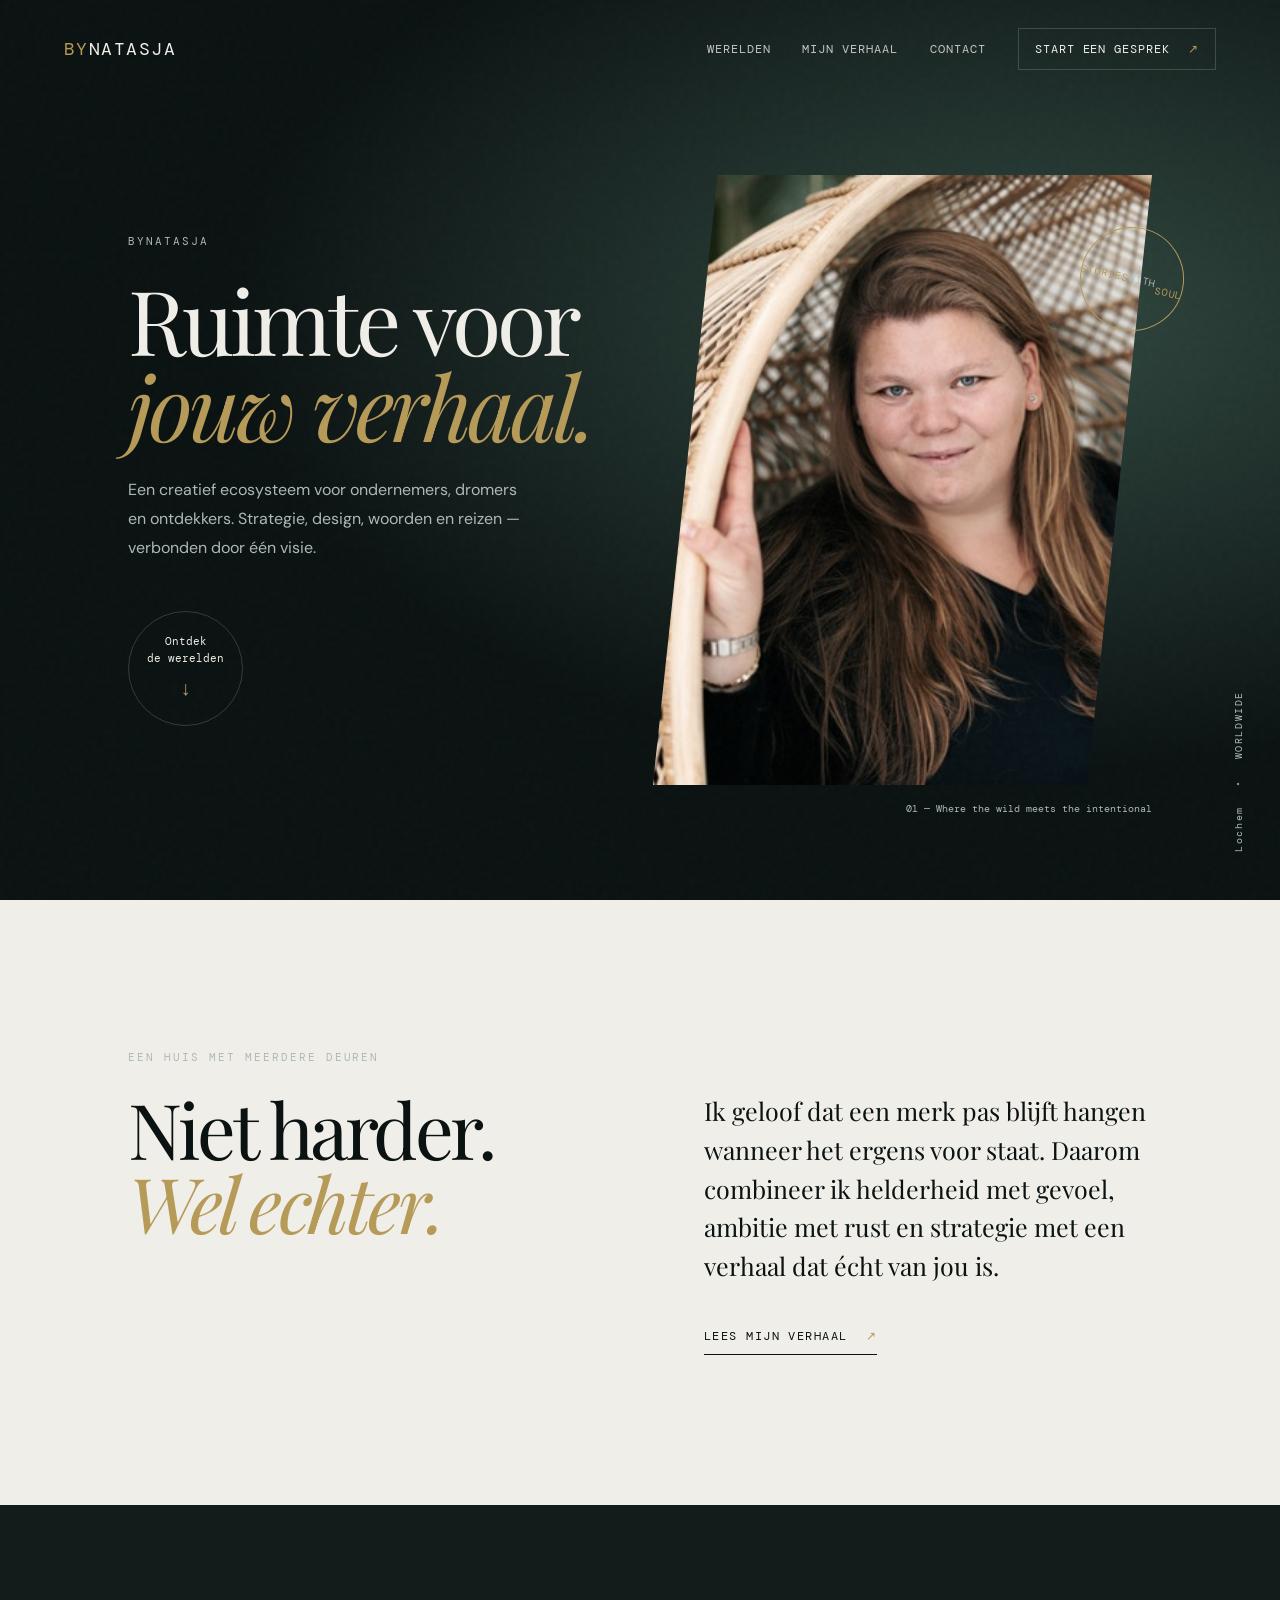
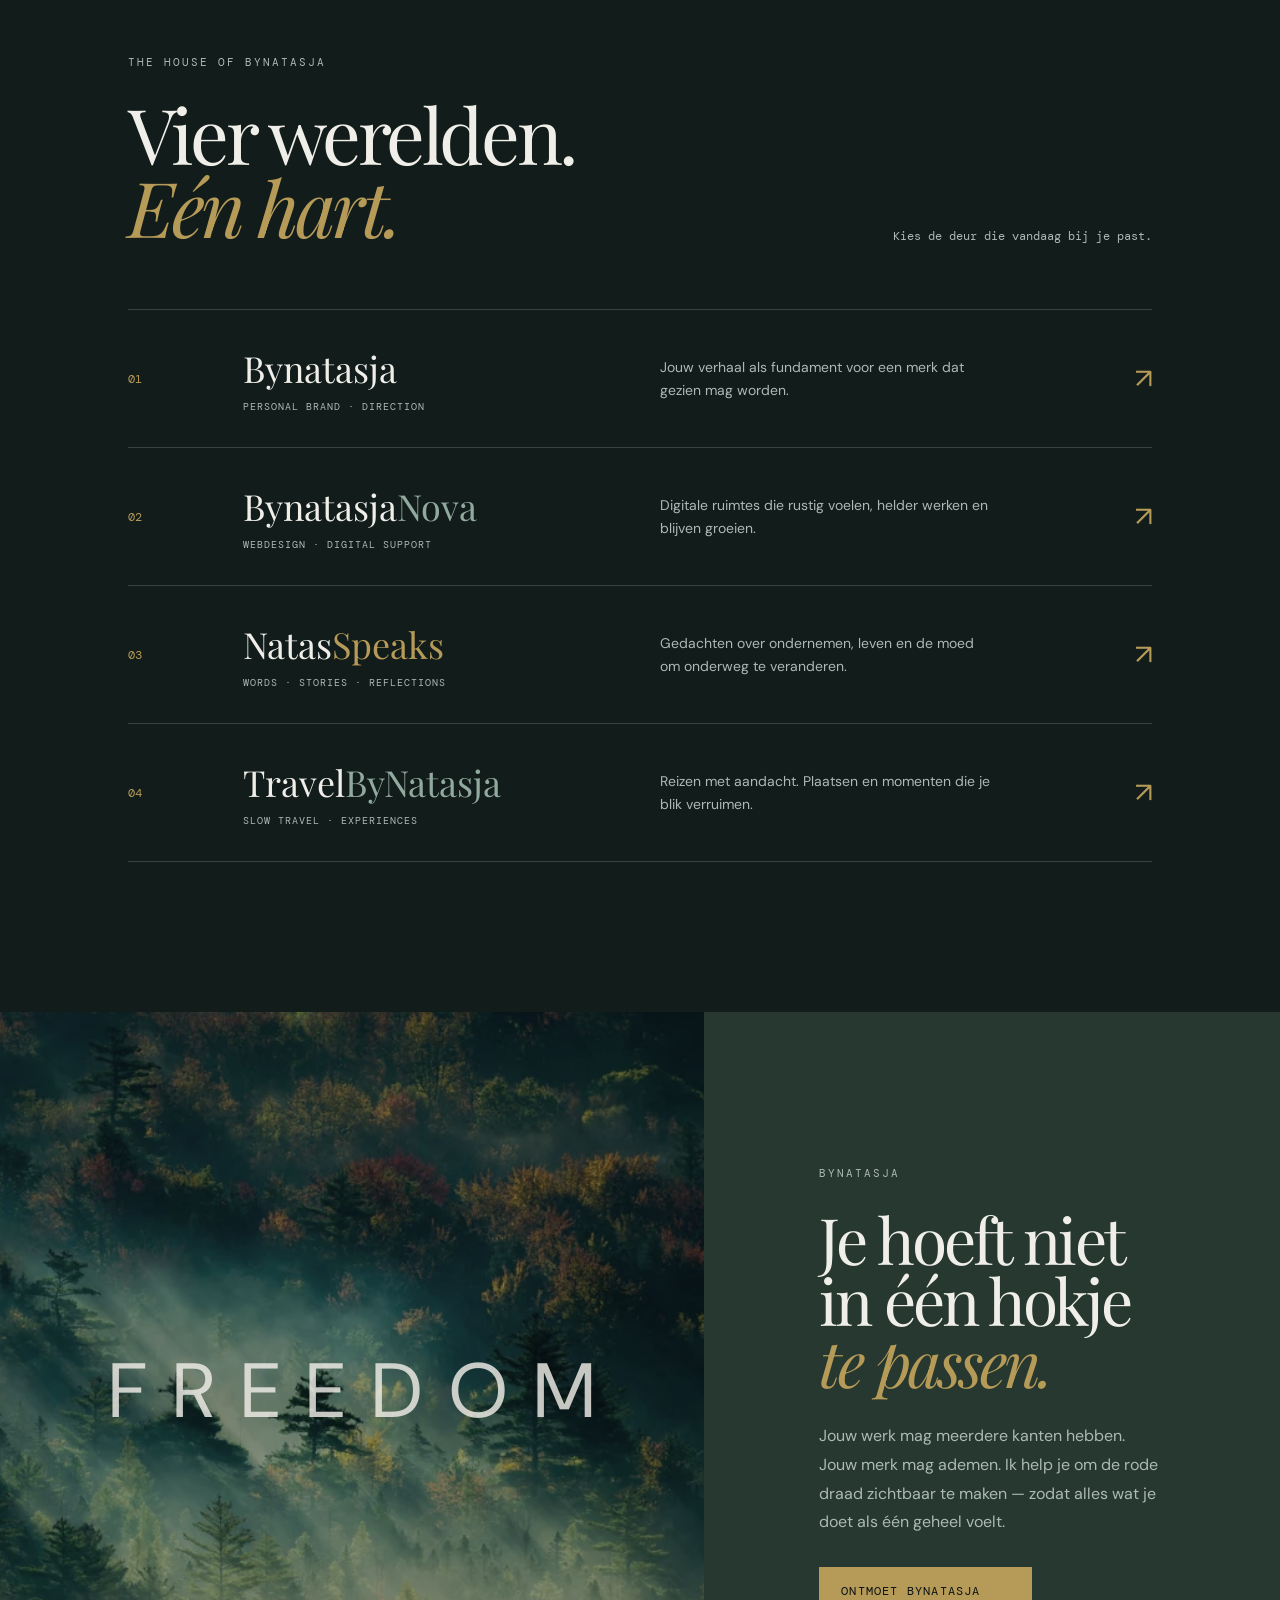
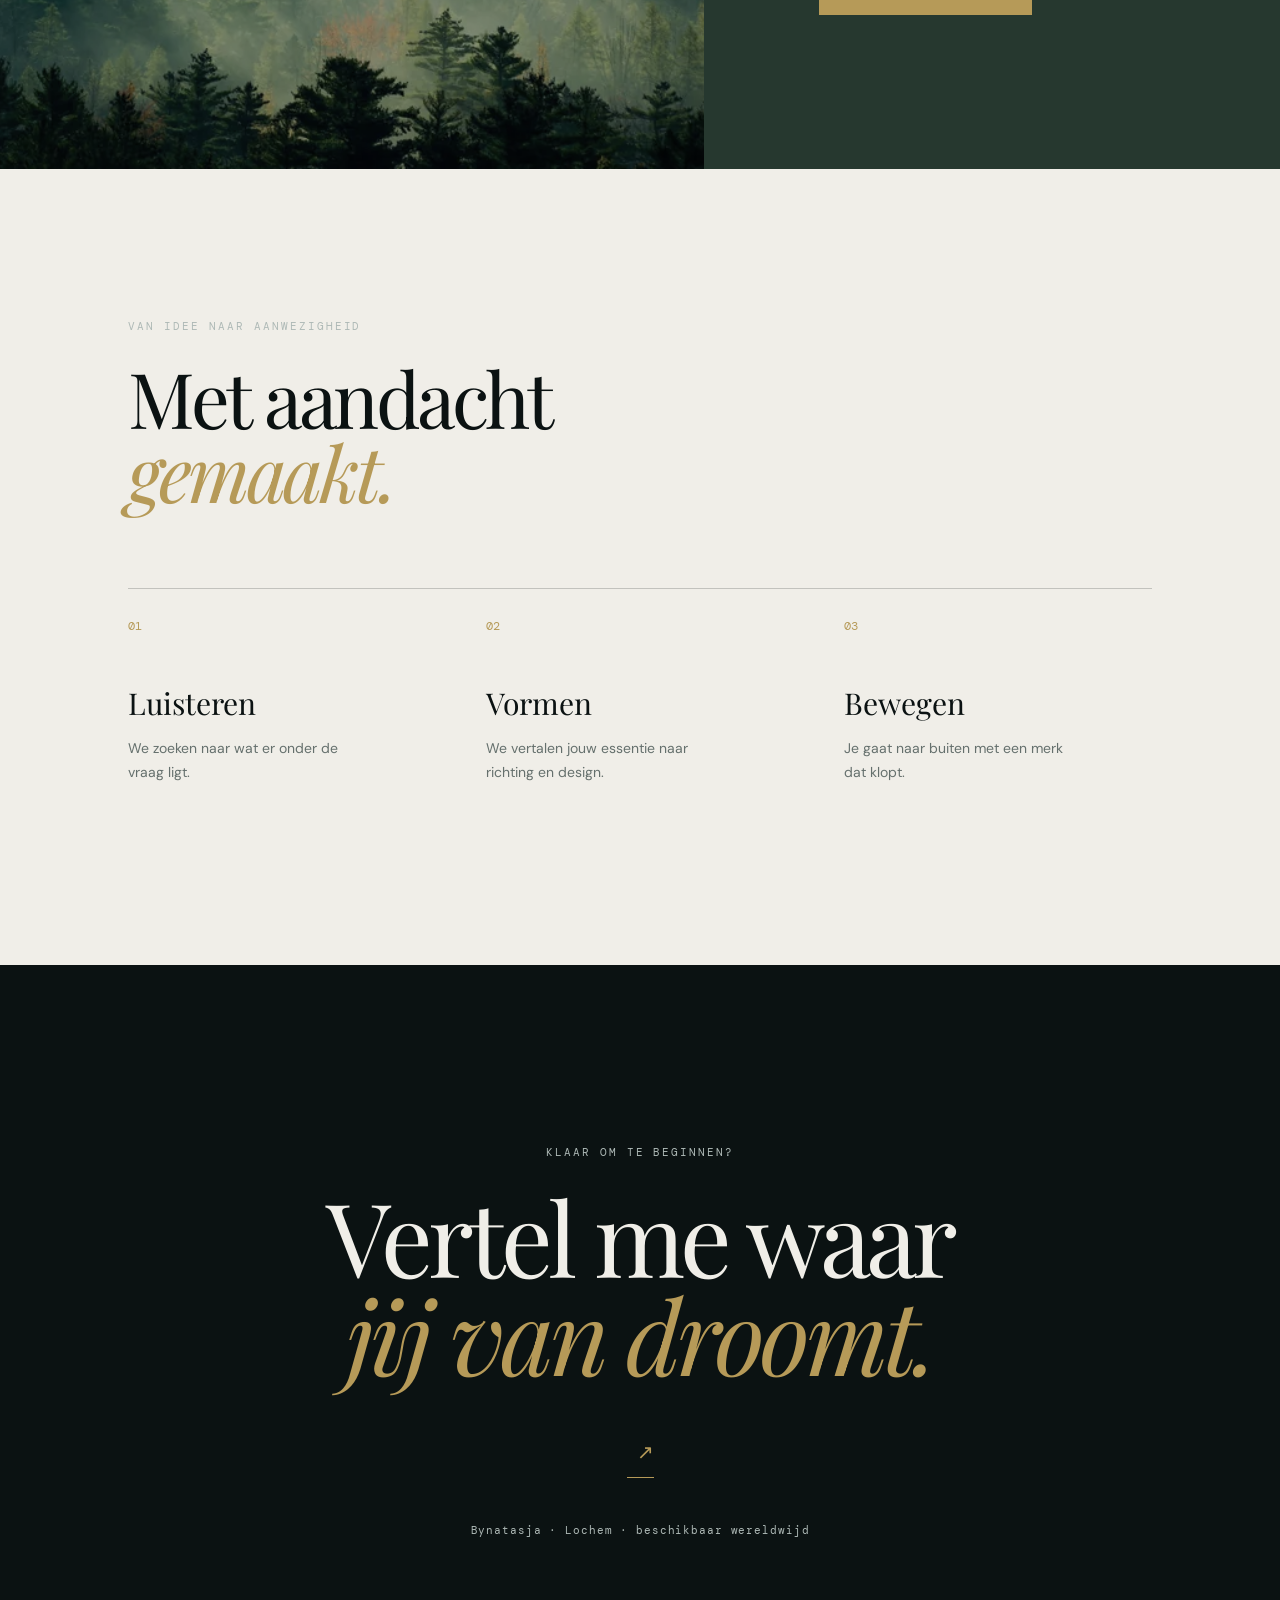
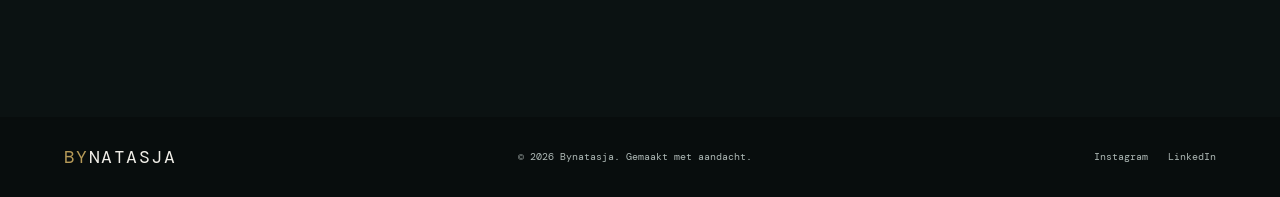
==== index.html @ eed21a96 "Add files via upload nieuw 1" ====
<!doctype html>
<html lang="nl">
<head>
  <meta charset="UTF-8">
  <meta name="viewport" content="width=device-width, initial-scale=1.0">
  <meta name="description" content="Bynatasja — een digitaal ecosysteem voor verhalen, strategie, creativiteit en reizen.">
  <title>Bynatasja — Eén wereld. Vier verhalen.</title>
  <link rel="preconnect" href="https://fonts.googleapis.com">
  <link rel="preconnect" href="https://fonts.gstatic.com" crossorigin>
  <link href="https://fonts.googleapis.com/css2?family=DM+Mono:wght@300;400&family=DM+Sans:wght@400;500;600&family=Playfair+Display:ital,wght@0,400;0,500;1,400;1,500&display=swap" rel="stylesheet">
  <link rel="stylesheet" href="style.css">
</head>
<body>
  <div class="noise"></div>
  <div class="progress" id="progress"></div>

  <header class="header" id="header">
    <a class="logo" href="#top" aria-label="Bynatasja home"><span>BY</span>NATASJA</a>
    <button class="menu-toggle" id="menuToggle" aria-label="Menu openen" aria-expanded="false"><i></i><i></i></button>
    <nav class="nav" id="nav">
      <a href="#werelden">Werelden</a>
      <a href="Aboutmy.HTML">Mijn verhaal</a>
      <a href="#contact">Contact</a>
      <a class="nav-cta" href="#contact">Start een gesprek <span>↗</span></a>
    </nav>
  </header>

  <main id="top">
    <section class="hero">
      <div class="hero-copy">
        <p class="eyebrow">Bynatasja </p>
        <h1>Ruimte voor<br><em>jouw verhaal.</em></h1>
        <p class="intro">Een creatief ecosysteem voor ondernemers, dromers en ontdekkers. Strategie, design, woorden en reizen — verbonden door één visie.</p>
        <a class="circle-link" href="#werelden"><span>Ontdek<br>de werelden</span><b>↓</b></a>
      </div>
      <div class="hero-visual">
        <div class="hero-image"><img src="natasja-portrait.jpeg" alt="Misty kust met aangespoeld hout"></div>
        <div class="hero-stamp">STORIES<br><span>WITH</span><br>SOUL</div>
        <p class="image-caption">01 — Where the wild meets the intentional</p>
      </div>
      <div class="hero-side"> Lochem  <span>•</span> WORLDWIDE</div>
    </section>

    <section class="manifesto" id="verhaal">
      <p class="eyebrow">Een huis met meerdere deuren</p>
      <div class="manifesto-grid">
        <h2>Niet harder.<br><em>Wel echter.</em></h2>
        <div><p class="large-text">Ik geloof dat een merk pas blijft hangen wanneer het ergens voor staat. Daarom combineer ik helderheid met gevoel, ambitie met rust en strategie met een verhaal dat écht van jou is.</p><a class="text-link" href="#contact">Lees mijn verhaal <span>↗</span></a></div>
      </div>
    </section>

    <section class="worlds" id="werelden">
      <div class="section-head"><div><p class="eyebrow">The house of Bynatasja</p><h2>Vier werelden.<br><em>Eén hart.</em></h2></div><p class="section-note">Kies de deur die vandaag bij je past.</p></div>
      <div class="world-list">
        <a class="world world-one" href="#contact"><div class="world-number">01</div><div class="world-name"><span>Bynatasja</span><small>Personal brand · Direction</small></div><div class="world-desc">Jouw verhaal als fundament voor een merk dat gezien mag worden.</div><div class="world-arrow">↗</div></a>
        <a class="world world-two" href="nova copy.html"><div class="world-number">02</div><div class="world-name"><span>Bynatasja<span class="accent">Nova</span></span><small>Webdesign · Digital support</small></div><div class="world-desc">Digitale ruimtes die rustig voelen, helder werken en blijven groeien.</div><div class="world-arrow">↗</div></a>
        <a class="world world-three" href="natasspeaks.html"><div class="world-number">03</div><div class="world-name"><span>Natas<span class="gold">Speaks</span></span><small>Words · Stories · Reflections</small></div><div class="world-desc">Gedachten over ondernemen, leven en de moed om onderweg te veranderen.</div><div class="world-arrow">↗</div></a>
        <a class="world world-four" href="#contact"><div class="world-number">04</div><div class="world-name"><span>Travel<span class="accent">ByNatasja</span></span><small>Slow travel · Experiences</small></div><div class="world-desc">Reizen met aandacht. Plaatsen en momenten die je blik verruimen.</div><div class="world-arrow">↗</div></a>
      </div>
    </section>

    <section class="feature">
      <div class="feature-image"><img src="forest-rays-3840-2160-v0-4vztk5m7p9651.jpg.webp" alt="Donkere kustlijn met opening naar de zee"><div class="feature-word">FREEDOM</div></div>
      <div class="feature-copy"><p class="eyebrow"> Bynatasja </p><h2>Je hoeft niet<br>in één hokje<br><em>te passen.</em></h2><p>Jouw werk mag meerdere kanten hebben. Jouw merk mag ademen. Ik help je om de rode draad zichtbaar te maken — zodat alles wat je doet als één geheel voelt.</p><a class="button" href="#contact">Ontmoet Bynatasja <span>↗</span></a></div>
    </section>

    <section class="process">
      <p class="eyebrow">Van idee naar aanwezigheid</p><h2>Met aandacht<br><em>gemaakt.</em></h2>
      <div class="steps"><div><span>01</span><h3>Luisteren</h3><p>We zoeken naar wat er onder de vraag ligt.</p></div><div><span>02</span><h3>Vormen</h3><p>We vertalen jouw essentie naar richting en design.</p></div><div><span>03</span><h3>Bewegen</h3><p>Je gaat naar buiten met een merk dat klopt.</p></div></div>
    </section>

    <section class="contact" id="contact"><div class="contact-inner"><p class="eyebrow">Klaar om te beginnen?</p><h2>Vertel me waar<br><em>jij van droomt.</em></h2><a class="contact-mail" href="mailto:Bynatasja.business@hotmail.com "> <span>↗</span></a><p class="contact-meta">Bynatasja · Lochem · beschikbaar wereldwijd</p></div></section>
  </main>

  <footer><a class="logo" href="#top"><span>BY</span>NATASJA</a><p>© 2026 Bynatasja. Gemaakt met aandacht.</p><div><a href="#">Instagram</a><a href="#">LinkedIn</a></div></footer>
  <script src="script.js"></script>
</body>
</html>
---- style.css ----
:root{--ink:#0b1212;--deep:#111c1b;--forest:#26382f;--moss:#486152;--storm:#68797e;--mist:#aeb9b6;--sand:#ddd6c9;--cream:#f0eee8;--gold:#b69a58;--line:rgba(240,238,232,.18);--serif:'Playfair Display',Georgia,serif;--sans:'DM Sans',Arial,sans-serif;--mono:'DM Mono',monospace}*{box-sizing:border-box;margin:0;padding:0}
html{scroll-behavior:smooth}body{background:var(--ink);color:var(--cream);font-family:var(--sans);overflow-x:hidden}.noise{position:fixed;inset:0;z-index:20;pointer-events:none;opacity:.045;background-image:url("data:image/svg+xml,%3Csvg viewBox='0 0 180 180' xmlns='http://www.w3.org/2000/svg'%3E%3Cfilter id='n'%3E%3CfeTurbulence type='fractalNoise' baseFrequency='.8' numOctaves='4' stitchTiles='stitch'/%3E%3C/filter%3E%3Crect width='100%25' height='100%25' filter='url(%23n)' opacity='.5'/%3E%3C/svg%3E")}
.progress{position:fixed;top:0;left:0;height:3px;width:0;background:var(--gold);z-index:100}
.header{position:fixed;top:0;left:0;right:0;z-index:50;display:flex;align-items:center;justify-content:space-between;padding:28px 5vw;mix-blend-mode:normal;transition:.4s}
.header.scrolled{background:rgba(11,18,18,.88);backdrop-filter:blur(14px);padding:18px 5vw;border-bottom:1px solid var(--line)}
.logo{font:400 18px var(--mono);letter-spacing:.08em;color:var(--cream);text-decoration:none}.logo span{color:var(--gold)}
.nav{display:flex;align-items:center;gap:32px}.nav a{color:var(--cream);text-decoration:none;font:12px var(--mono);letter-spacing:.08em;text-transform:uppercase;opacity:.8}
.nav a:hover{opacity:1}.nav-cta{border:1px solid var(--line);padding:12px 16px;opacity:1!important}
.nav-cta span,.text-link span,.button span,.contact-mail span{color:var(--gold);margin-left:10px}
.menu-toggle{display:none;background:none;border:0}.hero{min-height:100vh;position:relative;display:grid;grid-template-columns:1fr 1fr;align-items:center;padding:150px 10vw 90px;background:radial-gradient(ellipse at 80% 35%,#314840 0%,var(--ink) 55%)}
.hero-copy{position:relative;z-index:2}.eyebrow{font:11px var(--mono);letter-spacing:.18em;text-transform:uppercase;color:var(--mist);margin-bottom:28px}
.hero h1,h2{font:400 clamp(55px,7vw,108px)/.96 var(--serif);letter-spacing:-.045em}
.hero h1 em,h2 em{color:var(--gold);font-style:italic}.intro{max-width:410px;color:var(--mist);font-size:16px;line-height:1.8;margin-top:28px}
.circle-link{display:flex;align-items:center;justify-content:center;flex-direction:column;width:115px;height:115px;border:1px solid var(--line);border-radius:50%;color:var(--cream);text-decoration:none;font:11px var(--mono);line-height:1.5;text-align:center;margin-top:48px;transition:.35s}
.circle-link b{font-size:20px;font-weight:300;color:var(--gold);margin-top:7px}
.circle-link:hover{background:var(--gold);color:var(--ink);transform:rotate(10deg)}
.hero-visual{height:610px;position:relative;justify-self:end;width:min(39vw,540px)}
.hero-image{height:100%;overflow:hidden;clip-path:polygon(13% 0,100% 0,87% 100%,0 100%)}
.hero-image img{height:100%;width:100%;object-fit:cover;filter:saturate(.65) contrast(1.05);transition:transform 1.2s}
.hero:hover .hero-image img{transform:scale(1.04)}
.hero-stamp{position:absolute;right:-32px;top:52px;width:104px;height:104px;border:1px solid var(--gold);border-radius:50%;display:flex;align-items:center;justify-content:center;text-align:center;font:10px var(--mono);letter-spacing:.1em;line-height:1.4;color:var(--gold);transform:rotate(12deg)}
.hero-stamp span{color:var(--mist)}.image-caption{position:absolute;bottom:-30px;right:0;font:10px var(--mono);color:var(--mist)}.hero-side{position:absolute;right:35px;bottom:48px;writing-mode:vertical-rl;transform:rotate(180deg);font:10px var(--mono);letter-spacing:.16em;color:var(--mist)}
.hero-side span{color:var(--gold);padding:12px 0}.manifesto,.worlds,.process{padding:150px 10vw;background:var(--cream);color:var(--ink)}
.manifesto-grid{display:grid;grid-template-columns:1fr 1fr;gap:10vw}.manifesto h2,.worlds h2,.process h2{font-size:clamp(48px,6vw,88px)}
.large-text{font:400 25px/1.55 var(--serif);max-width:530px}.text-link{display:inline-block;margin-top:42px;color:var(--ink);font:12px var(--mono);text-transform:uppercase;letter-spacing:.12em;text-decoration:none;border-bottom:1px solid var(--ink);padding-bottom:10px}
.worlds{background:var(--deep);color:var(--cream)}.section-head{display:flex;justify-content:space-between;align-items:end;margin-bottom:65px}
.section-note{color:var(--mist);font:12px var(--mono)}.world-list{border-top:1px solid var(--line)}.world{position:relative;display:grid;grid-template-columns:90px 1.1fr 1.2fr 40px;align-items:center;gap:25px;padding:34px 0;border-bottom:1px solid var(--line);color:var(--cream);text-decoration:none;transition:.4s}
.world:before{content:'';position:absolute;inset:0 -30px;background:var(--forest);transform:scaleY(0);transform-origin:bottom;transition:.4s;z-index:0}
.world:hover:before{transform:scaleY(1)}.world>*{position:relative;z-index:1}.world-number{font:12px var(--mono);color:var(--gold)}
.world-name span{font:400 36px var(--serif)}.world-name small{display:block;font:10px var(--mono);color:var(--mist);text-transform:uppercase;letter-spacing:.1em;margin-top:8px}
.accent{color:#91aa9d!important}.gold{color:var(--gold)!important}.world-desc{font-size:14px;color:var(--mist);line-height:1.6;max-width:330px}
.world-arrow{font-size:28px;color:var(--gold);text-align:right}.feature{display:grid;grid-template-columns:1.1fr .9fr;min-height:750px;background:var(--forest)}
.feature-image{position:relative;min-height:600px;overflow:hidden}.feature-image img{height:100%;width:100%;object-fit:cover;filter:saturate(.6) brightness(.72);transition:transform 1s}
.feature:hover img{transform:scale(1.04)}.feature-word{position:absolute;inset:0;display:grid;place-items:center;font:clamp(32px,6vw,84px) var(--sans);letter-spacing:.35em;color:rgba(240,238,232,.82);padding-left:.35em}
.feature-copy{padding:12vw 9vw;align-self:center}.feature-copy h2{font-size:clamp(48px,5vw,78px)}.feature-copy p:not(.eyebrow){color:var(--mist);line-height:1.8;max-width:400px;margin:30px 0}
.button{display:inline-block;background:var(--gold);color:var(--ink);padding:16px 22px;text-decoration:none;font:12px var(--mono);text-transform:uppercase;letter-spacing:.1em}
.process{padding-bottom:180px}.steps{display:grid;grid-template-columns:repeat(3,1fr);gap:50px;margin-top:80px;border-top:1px solid rgba(11,18,18,.2);padding-top:25px}
.steps span{font:12px var(--mono);color:var(--gold)}
.steps h3{font:400 30px var(--serif);margin:48px 0 14px}
.steps p{max-width:230px;color:#65706d;line-height:1.7;font-size:14px}
.contact{background:var(--ink);text-align:center;padding:180px 8vw}
.contact-inner{max-width:800px;margin:auto}.contact h2{font-size:clamp(55px,8vw,110px)}
.contact-mail{display:inline-block;color:var(--cream);font:20px var(--mono);text-decoration:none;margin-top:55px;border-bottom:1px solid var(--gold);padding-bottom:12px}
.contact-meta{font:11px var(--mono);color:var(--mist);margin-top:45px;letter-spacing:.08em}
footer{display:flex;justify-content:space-between;align-items:center;padding:28px 5vw;background:#080d0d;color:var(--mist);font:10px var(--mono)}
footer div{display:flex;gap:20px}footer a{color:inherit;text-decoration:none}@media(max-width:800px){
    .header{padding:22px 6vw}.menu-toggle{display:block;position:relative;width:28px;height:22px;z-index:60}
    .menu-toggle i{display:block;height:1px;background:var(--cream);margin:7px 0}
    .nav{position:fixed;inset:0;background:var(--ink);flex-direction:column;justify-content:center;align-items:flex-start;padding:10vw;gap:28px;transform:translateX(100%);transition:.4s}
    .nav.open{transform:translateX(0)}.nav a{font-size:16px}
    .nav-cta{margin-top:20px}.hero{display:block;padding:140px 7vw 90px}
    .hero h1{font-size:clamp(55px,15vw,90px)}
    .hero-visual{width:88vw;height:480px;margin:70px auto 0}
    .hero-side{display:none}.hero-stamp{right:-10px}.manifesto,.worlds,.process{padding:100px 7vw}.manifesto-grid{grid-template-columns:1fr;gap:45px}.large-text{font-size:22px}
    .section-head{display:block}.section-note{margin-top:25px}
    .world{grid-template-columns:45px 1fr 30px;gap:10px}
    .world-desc{grid-column:2/4;margin-top:-4px}
    .world-name span{font-size:29px}
    .feature{display:block}
    .feature-image{min-height:480px}
    .feature-copy{padding:100px 8vw}
    .steps{grid-template-columns:1fr;gap:45px;margin-top:55px}
    .steps h3{margin-top:18px}.contact{padding:120px 7vw}
    footer{display:block;text-align:center}
    footer p{margin:18px 0}
    footer div{justify-content:center}}
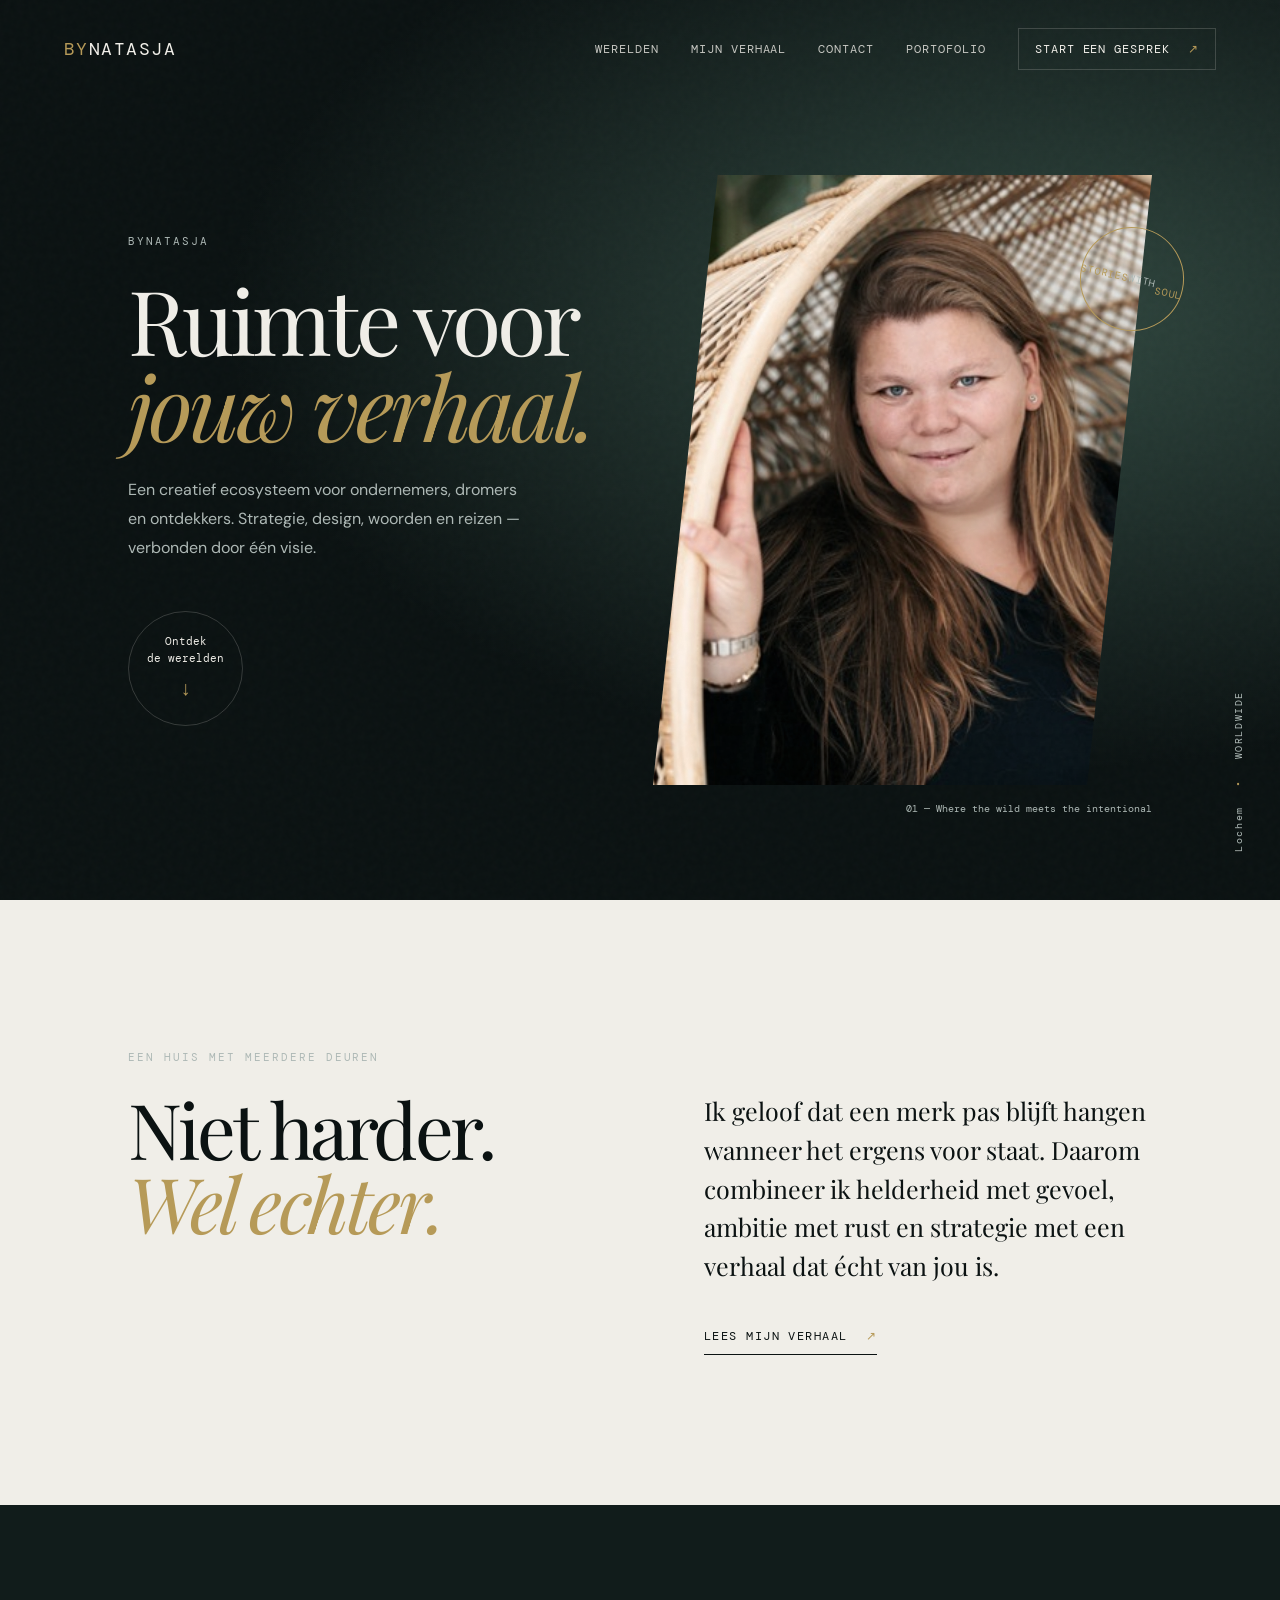
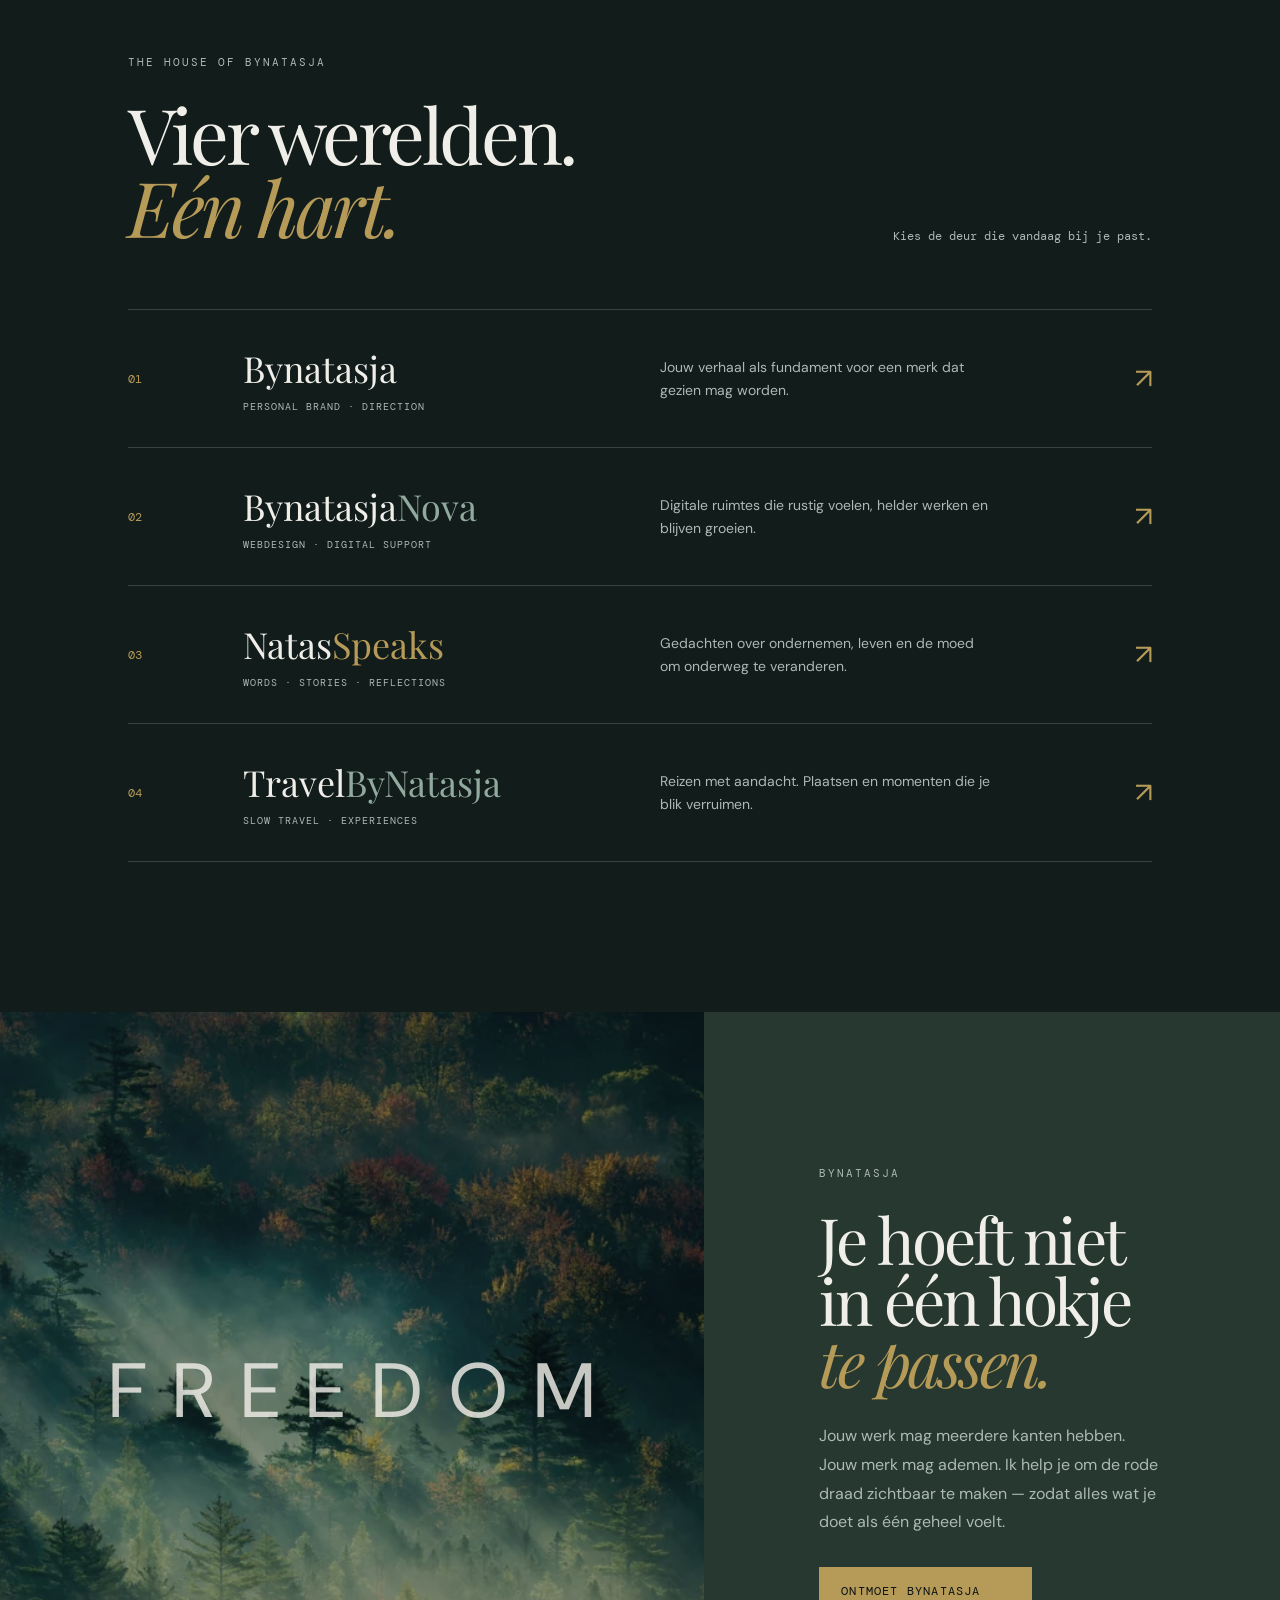
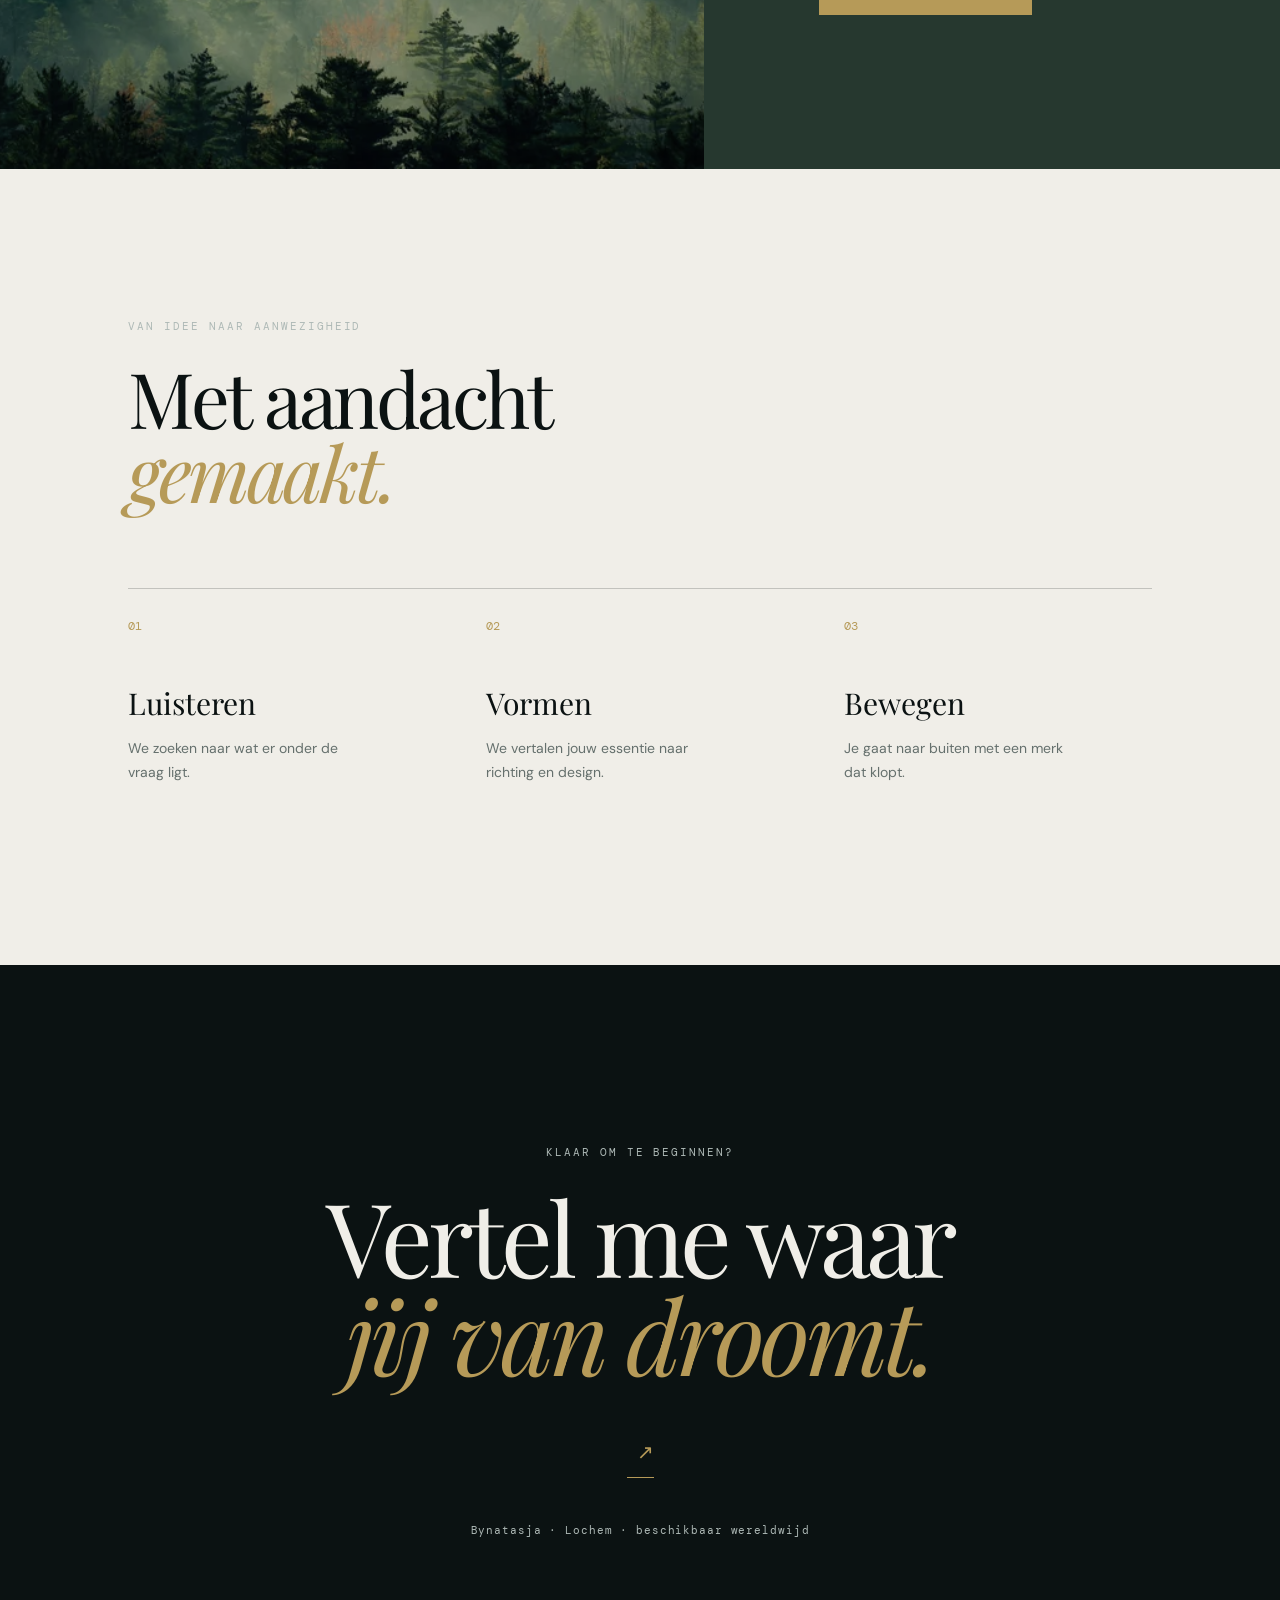
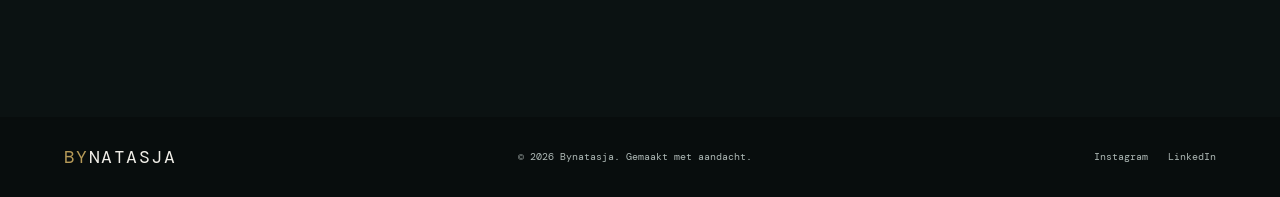
==== commit 3ab2e904: "Add files via upload" ====
--- a/index.html
+++ b/index.html
@@ -21,6 +21,7 @@
       <a href="#werelden">Werelden</a>
       <a href="Aboutmy.HTML">Mijn verhaal</a>
       <a href="#contact">Contact</a>
+      <a href="https://natasja24.github.io/Natasjachutportofolio/">Portofolio</a>
       <a class="nav-cta" href="#contact">Start een gesprek <span>↗</span></a>
     </nav>
   </header>
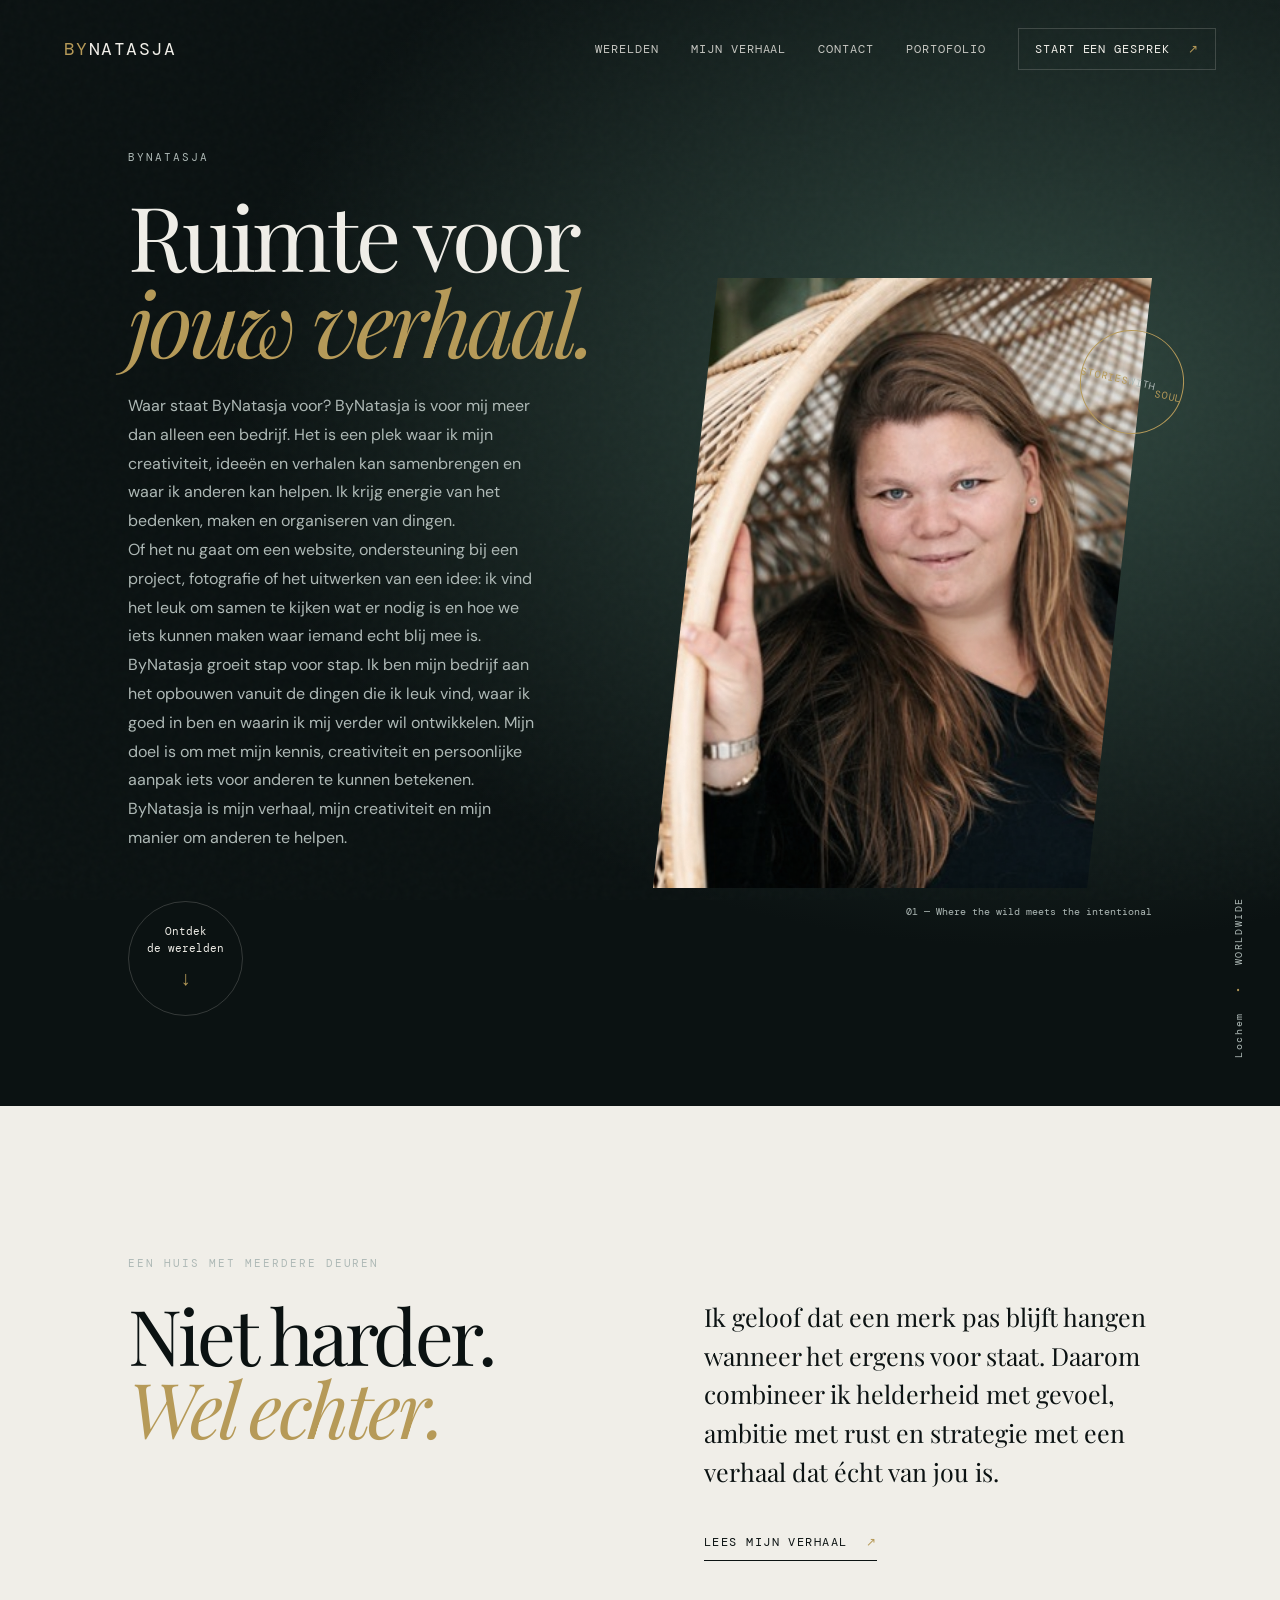
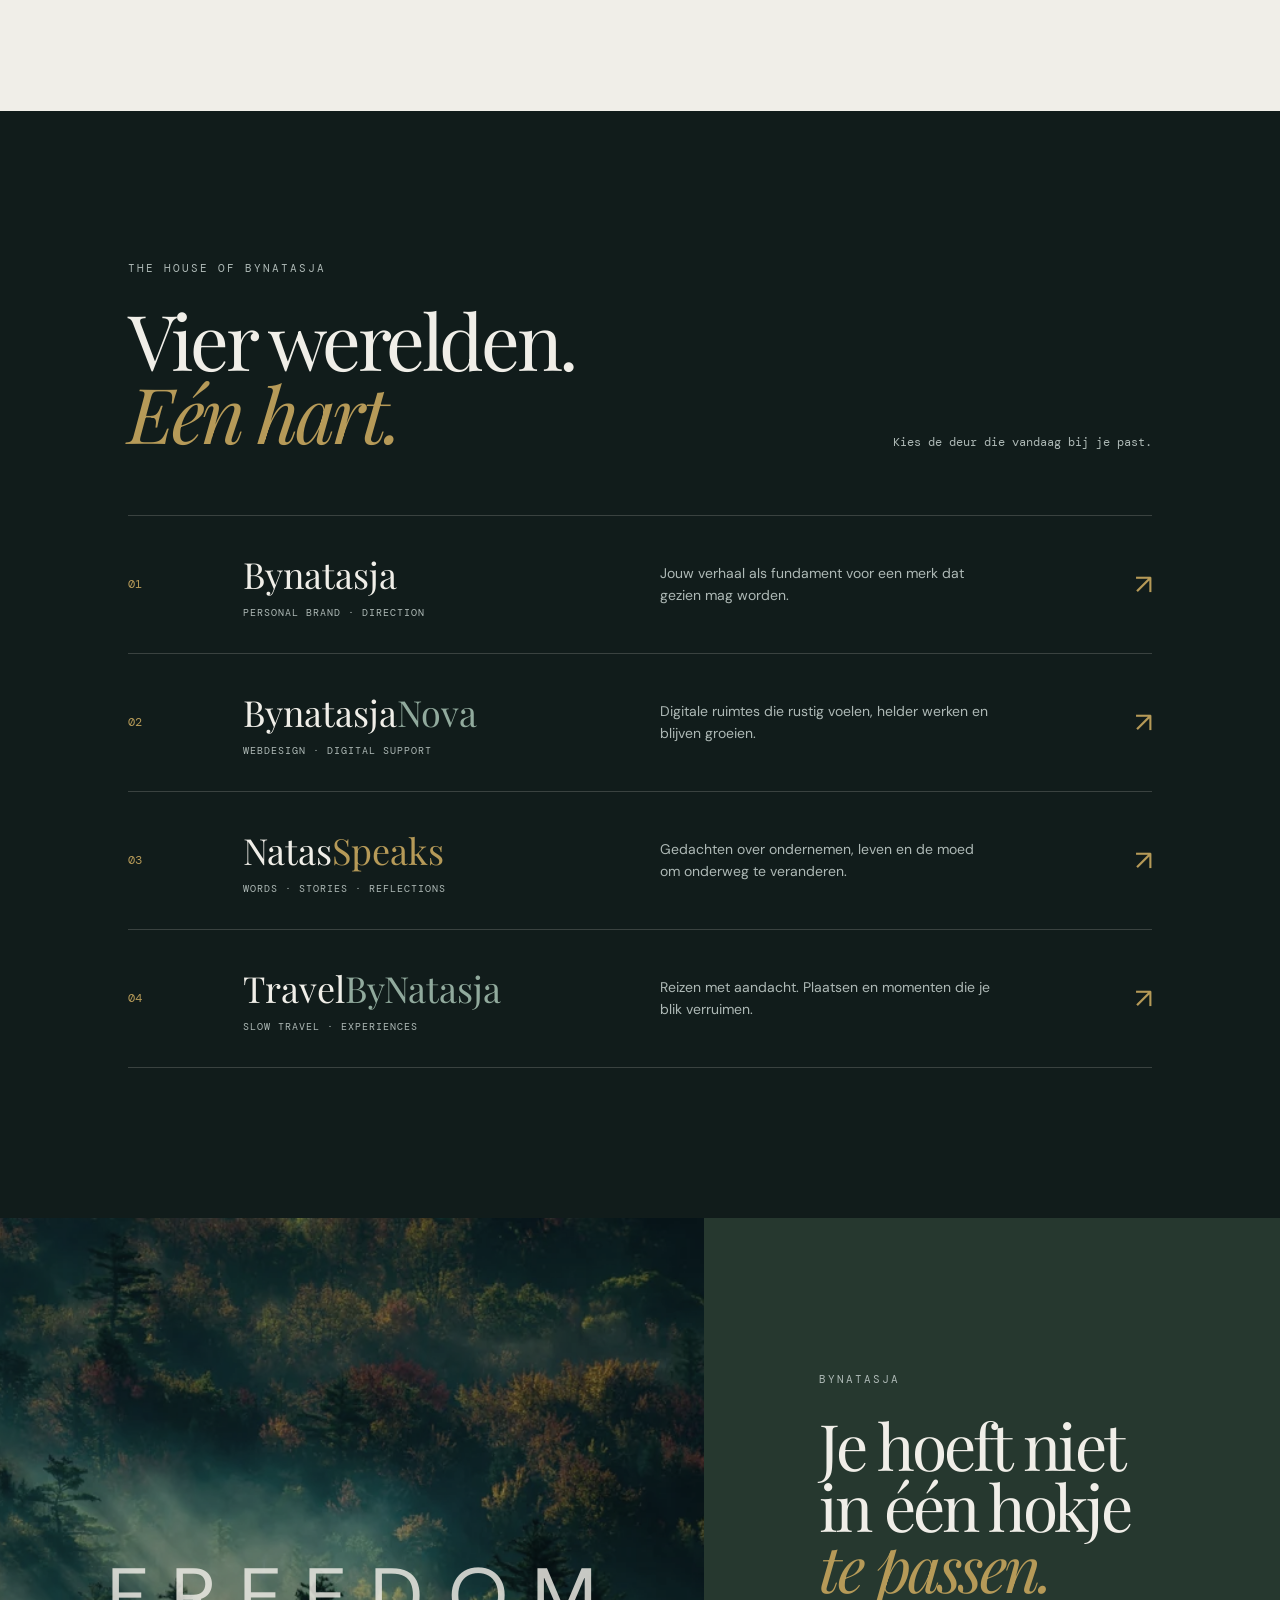
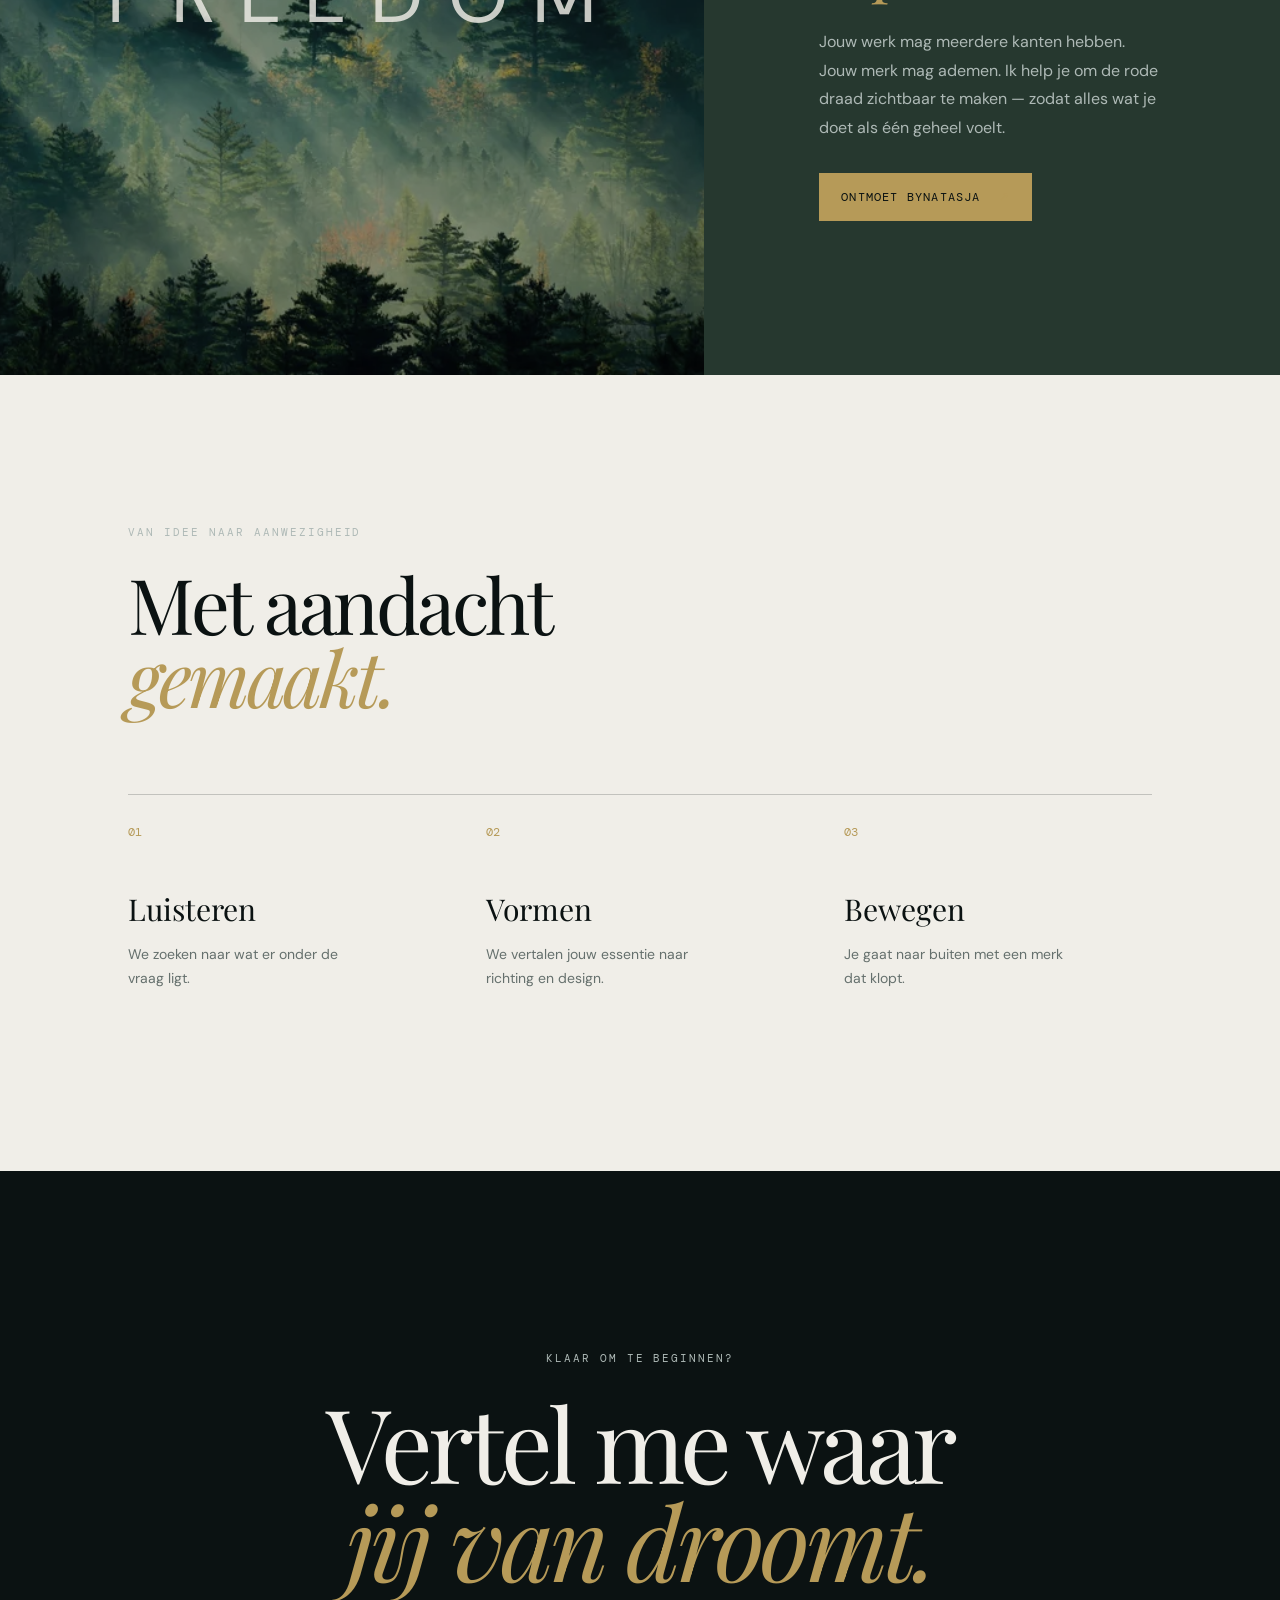
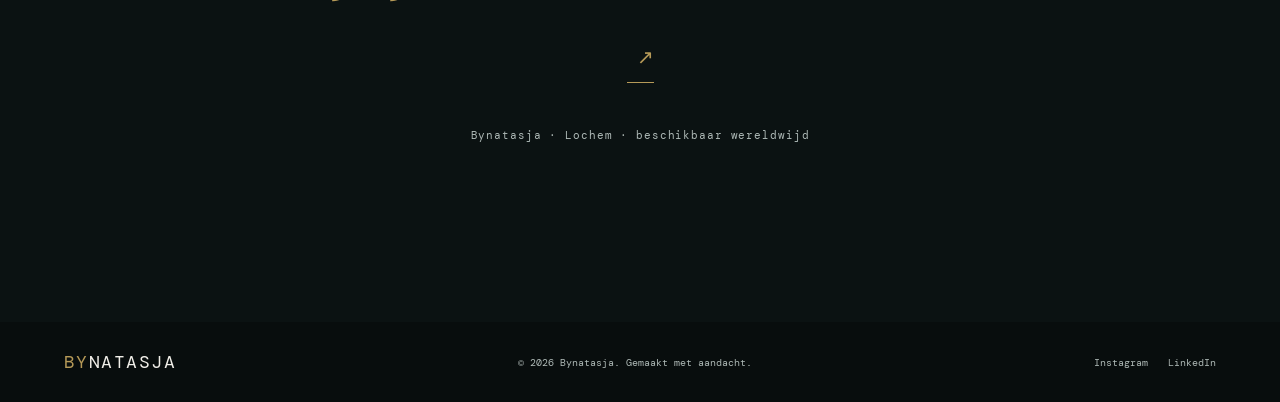
==== commit 303626e6: "Add files via upload" ====
--- a/index.html
+++ b/index.html
@@ -9,6 +9,15 @@
   <link rel="preconnect" href="https://fonts.gstatic.com" crossorigin>
   <link href="https://fonts.googleapis.com/css2?family=DM+Mono:wght@300;400&family=DM+Sans:wght@400;500;600&family=Playfair+Display:ital,wght@0,400;0,500;1,400;1,500&display=swap" rel="stylesheet">
   <link rel="stylesheet" href="style.css">
+<!-- Google tag (gtag.js) -->
+<script async src="https://www.googletagmanager.com/gtag/js?id=G-VY6K7PSLYJ"></script>
+<script>
+  window.dataLayer = window.dataLayer || [];
+  function gtag(){dataLayer.push(arguments);}
+  gtag('js', new Date());
+
+  gtag('config', 'G-VY6K7PSLYJ');
+</script>
 </head>
 <body>
   <div class="noise"></div>
@@ -31,7 +40,17 @@
       <div class="hero-copy">
         <p class="eyebrow">Bynatasja </p>
         <h1>Ruimte voor<br><em>jouw verhaal.</em></h1>
-        <p class="intro">Een creatief ecosysteem voor ondernemers, dromers en ontdekkers. Strategie, design, woorden en reizen — verbonden door één visie.</p>
+        <p class="intro">Waar staat ByNatasja voor?
+          ByNatasja is voor mij meer dan alleen een bedrijf.
+          Het is een plek waar ik mijn creativiteit, ideeën en verhalen kan samenbrengen en waar ik anderen kan helpen.
+          Ik krijg energie van het bedenken, maken en organiseren van dingen. 
+          <br>
+          Of het nu gaat om een website, ondersteuning bij een project, fotografie of het uitwerken van een idee: 
+          ik vind het leuk om samen te kijken wat er nodig is en hoe we iets kunnen maken waar iemand echt blij mee is.
+          <br>
+          ByNatasja groeit stap voor stap. Ik ben mijn bedrijf aan het opbouwen vanuit de dingen die ik leuk vind, waar ik goed in ben en waarin ik mij verder wil ontwikkelen.
+          Mijn doel is om met mijn kennis, creativiteit en persoonlijke aanpak iets voor anderen te kunnen betekenen.
+          ByNatasja is mijn verhaal, mijn creativiteit en mijn manier om anderen te helpen.</p>
         <a class="circle-link" href="#werelden"><span>Ontdek<br>de werelden</span><b>↓</b></a>
       </div>
       <div class="hero-visual">
@@ -62,15 +81,50 @@
 
     <section class="feature">
       <div class="feature-image"><img src="forest-rays-3840-2160-v0-4vztk5m7p9651.jpg.webp" alt="Donkere kustlijn met opening naar de zee"><div class="feature-word">FREEDOM</div></div>
-      <div class="feature-copy"><p class="eyebrow"> Bynatasja </p><h2>Je hoeft niet<br>in één hokje<br><em>te passen.</em></h2><p>Jouw werk mag meerdere kanten hebben. Jouw merk mag ademen. Ik help je om de rode draad zichtbaar te maken — zodat alles wat je doet als één geheel voelt.</p><a class="button" href="#contact">Ontmoet Bynatasja <span>↗</span></a></div>
+      <div class="feature-copy"><p class="eyebrow"> Bynatasja </p>
+        <h2>Je hoeft niet<br>in één hokje<br>
+          <em>te passen.</em>
+        </h2>
+        <p>Jouw werk mag meerdere kanten hebben. Jouw merk mag ademen. Ik help je om de rode draad zichtbaar te maken — zodat alles wat je doet als één geheel voelt.</p>
+        <a class="button" href="#contact">Ontmoet Bynatasja <span>↗</span>
+        </a>
+      </div>
     </section>
 
     <section class="process">
-      <p class="eyebrow">Van idee naar aanwezigheid</p><h2>Met aandacht<br><em>gemaakt.</em></h2>
-      <div class="steps"><div><span>01</span><h3>Luisteren</h3><p>We zoeken naar wat er onder de vraag ligt.</p></div><div><span>02</span><h3>Vormen</h3><p>We vertalen jouw essentie naar richting en design.</p></div><div><span>03</span><h3>Bewegen</h3><p>Je gaat naar buiten met een merk dat klopt.</p></div></div>
+      <p class="eyebrow">Van idee naar aanwezigheid</p>
+      <h2>Met aandacht<br>
+        <em>gemaakt.</em>
+      </h2>
+      <div class="steps">
+        <div>
+        <span>01</span>
+        <h3>Luisteren</h3>
+        <p>We zoeken naar wat er onder de vraag ligt.</p>
+      </div>
+      <div>
+        <span>02</span>
+        <h3>Vormen</h3>
+        <p>We vertalen jouw essentie naar richting en design.</p>
+      </div>
+      <div>
+        <span>03</span>
+        <h3>Bewegen</h3>
+        <p>Je gaat naar buiten met een merk dat klopt.</p>
+      </div>
     </section>
 
-    <section class="contact" id="contact"><div class="contact-inner"><p class="eyebrow">Klaar om te beginnen?</p><h2>Vertel me waar<br><em>jij van droomt.</em></h2><a class="contact-mail" href="mailto:Bynatasja.business@hotmail.com "> <span>↗</span></a><p class="contact-meta">Bynatasja · Lochem · beschikbaar wereldwijd</p></div></section>
+    <section class="contact" id="contact">
+      <div class="contact-inner">
+        <p class="eyebrow">Klaar om te beginnen?</p>
+        <h2>Vertel me waar<br>
+          <em>jij van droomt.</em>
+        </h2>
+        <a class="contact-mail" href="mailto:Bynatasja.business@hotmail.com "> <span>↗</span>
+        </a>
+        <p class="contact-meta">Bynatasja · Lochem · beschikbaar wereldwijd</p>
+      </div>
+    </section>
   </main>
 
   <footer><a class="logo" href="#top"><span>BY</span>NATASJA</a><p>© 2026 Bynatasja. Gemaakt met aandacht.</p><div><a href="#">Instagram</a><a href="#">LinkedIn</a></div></footer>
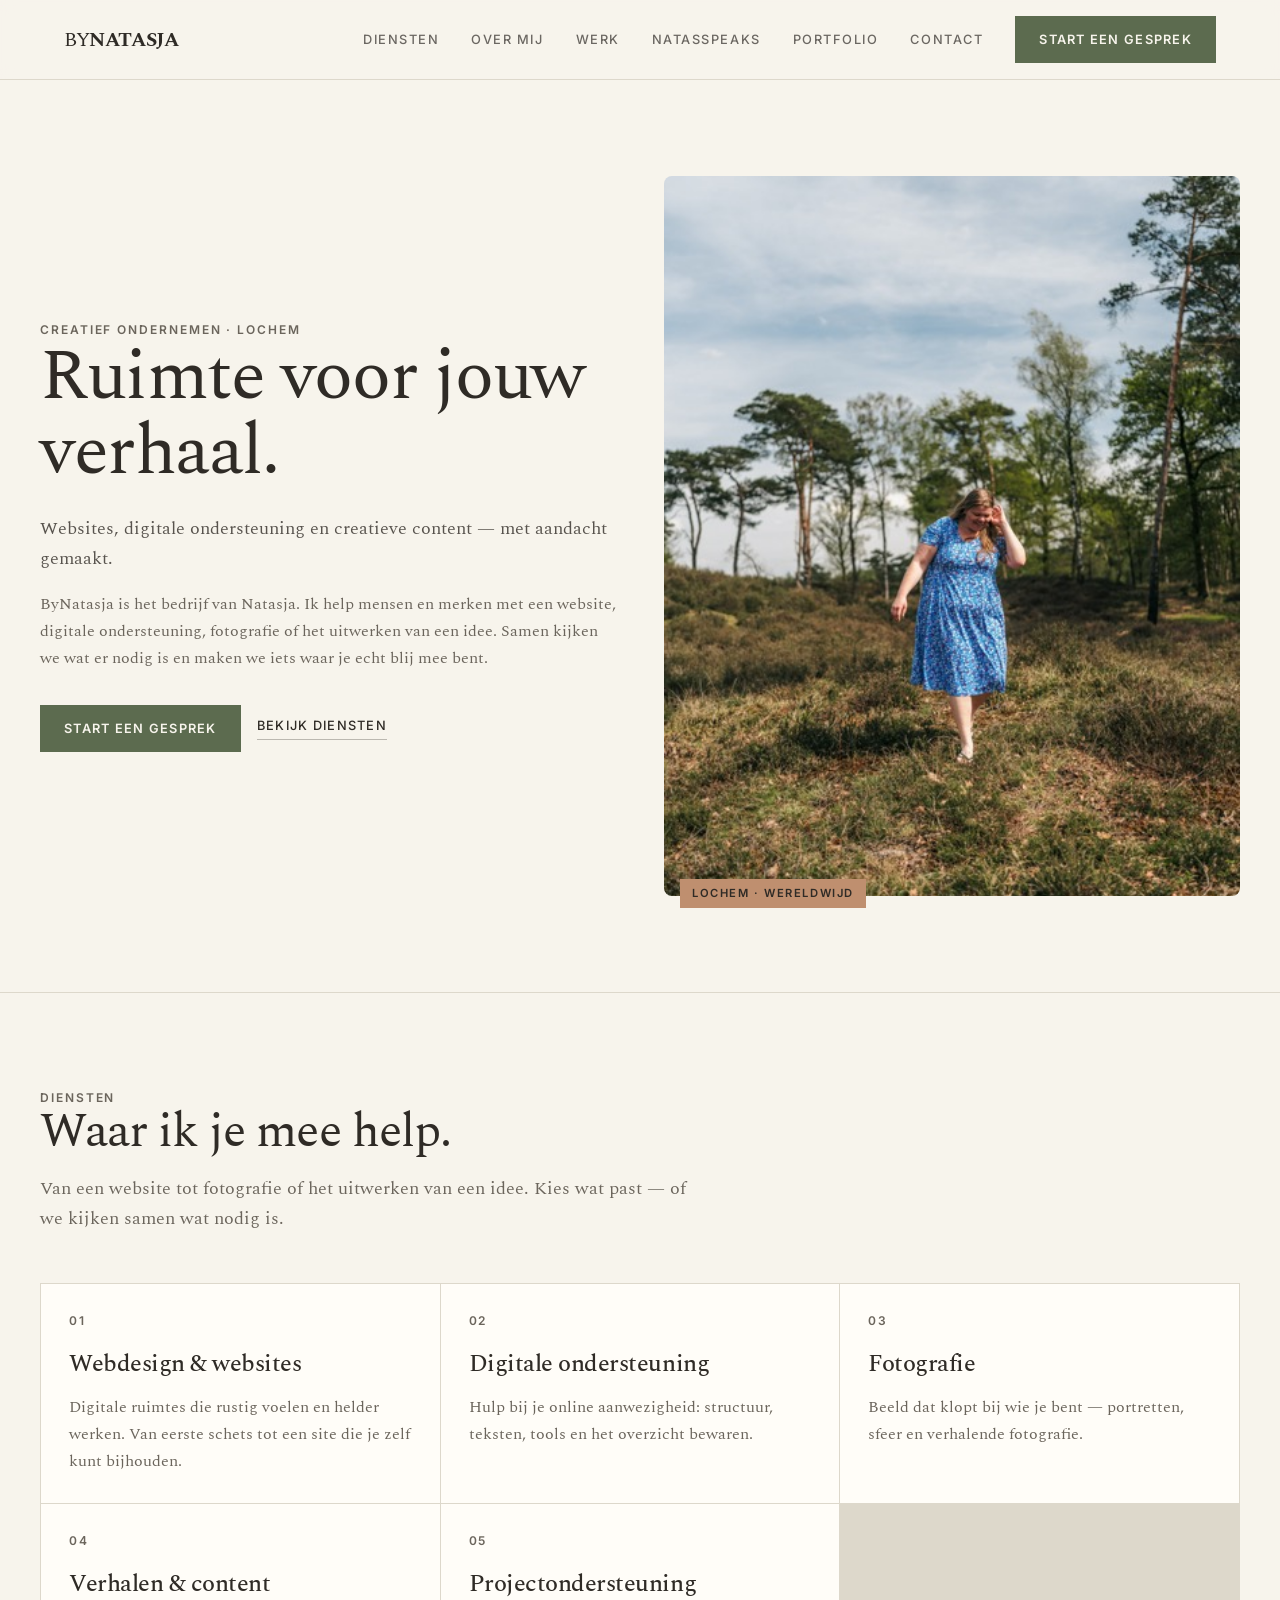
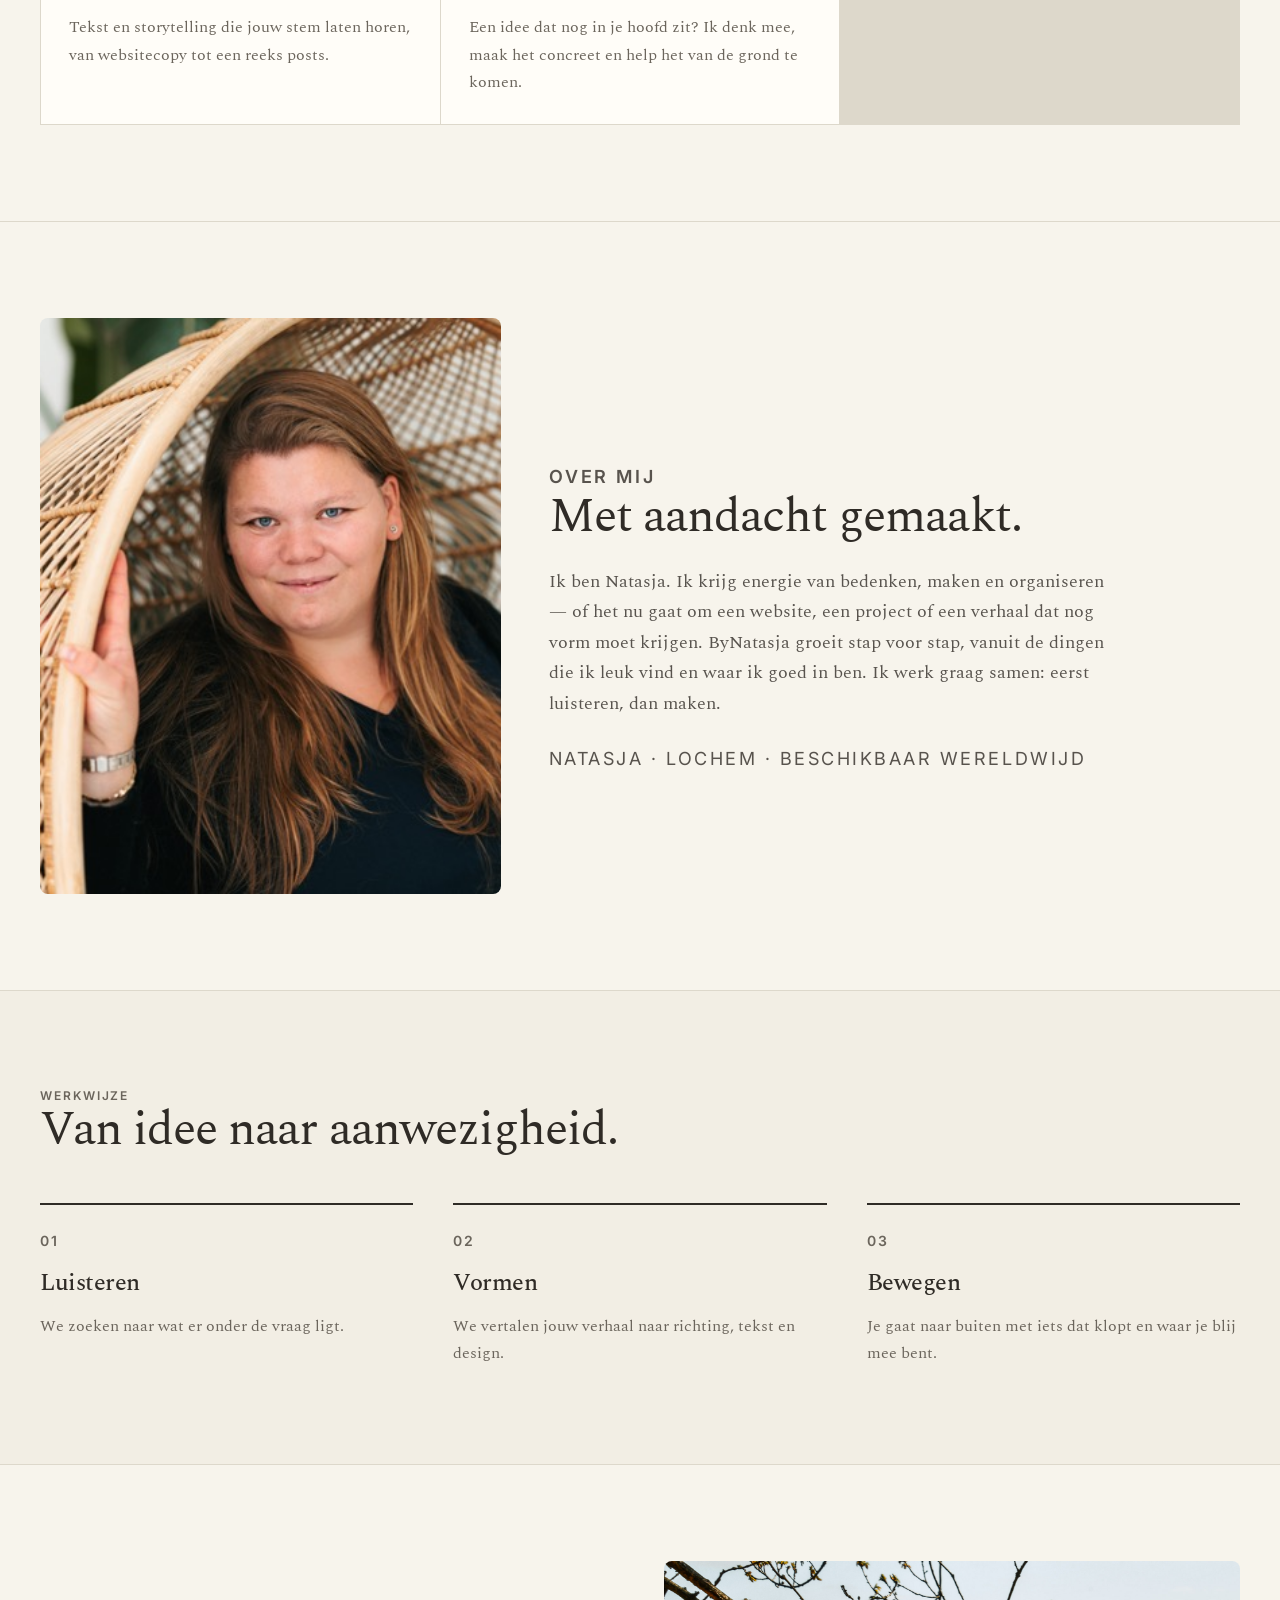
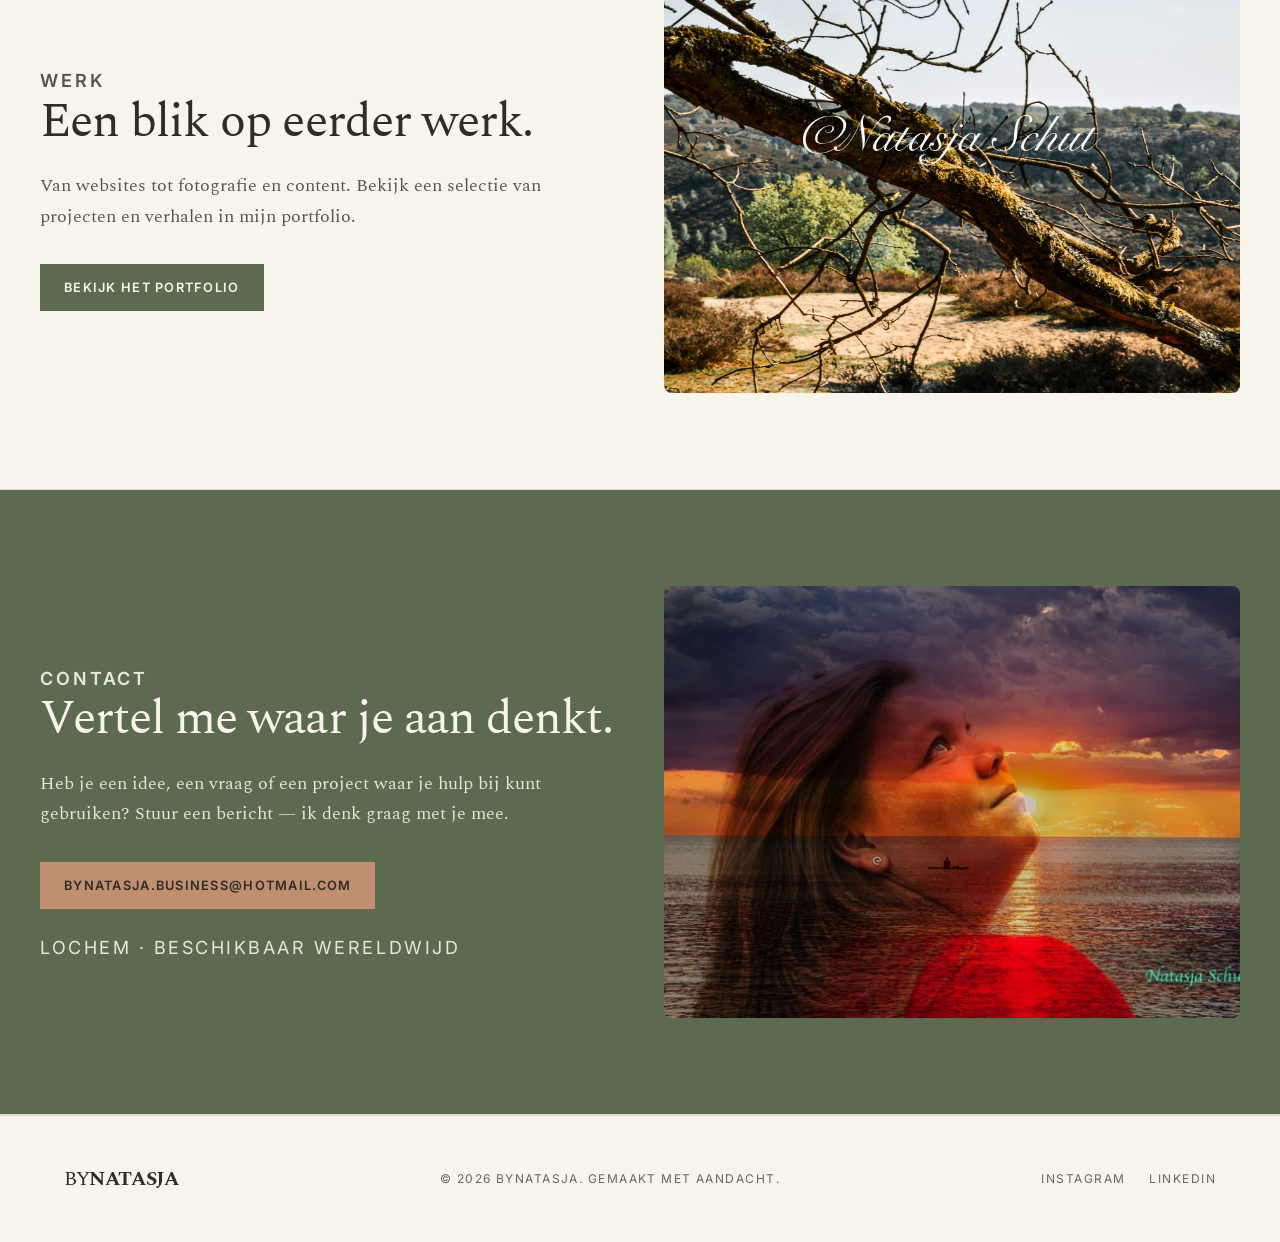
==== commit eb016132: "Add files via upload update" ====
--- a/index.html
+++ b/index.html
@@ -1,133 +1,235 @@
 <!doctype html>
 <html lang="nl">
 <head>
-  <meta charset="UTF-8">
-  <meta name="viewport" content="width=device-width, initial-scale=1.0">
-  <meta name="description" content="Bynatasja — een digitaal ecosysteem voor verhalen, strategie, creativiteit en reizen.">
-  <title>Bynatasja — Eén wereld. Vier verhalen.</title>
-  <link rel="preconnect" href="https://fonts.googleapis.com">
-  <link rel="preconnect" href="https://fonts.gstatic.com" crossorigin>
-  <link href="https://fonts.googleapis.com/css2?family=DM+Mono:wght@300;400&family=DM+Sans:wght@400;500;600&family=Playfair+Display:ital,wght@0,400;0,500;1,400;1,500&display=swap" rel="stylesheet">
-  <link rel="stylesheet" href="style.css">
-<!-- Google tag (gtag.js) -->
+<meta charset="UTF-8" />
+<meta name="viewport" content="width=device-width, initial-scale=1.0" />
+<meta name="description" content="ByNatasja — websites, digitale ondersteuning, fotografie en creatieve content. Met aandacht gemaakt, vanuit Lochem, beschikbaar wereldwijd." />
+<title>ByNatasja — Ruimte voor jouw verhaal</title>
+<link rel="preconnect" href="https://fonts.googleapis.com" />
+<link rel="preconnect" href="https://fonts.gstatic.com" crossorigin />
+<link href="https://fonts.googleapis.com/css2?family=Spectral:ital,wght@0,400;0,500;0,600;0,700;1,400;1,500&family=Inter:wght@400;500;600;700&display=swap" rel="stylesheet" />
 <script async src="https://www.googletagmanager.com/gtag/js?id=G-VY6K7PSLYJ"></script>
 <script>
-  window.dataLayer = window.dataLayer || [];
-  function gtag(){dataLayer.push(arguments);}
-  gtag('js', new Date());
-
-  gtag('config', 'G-VY6K7PSLYJ');
+window.dataLayer = window.dataLayer || [];
+function gtag(){dataLayer.push(arguments);}
+gtag('js', new Date());
+gtag('config', 'G-VY6K7PSLYJ');
 </script>
+<style>
+:root{
+--background:#f7f4ec;--foreground:#2f2b26;--card:#fffdf8;--primary:#5c6b4f;
+--primary-foreground:#f7f4ec;--secondary:#e8e4d8;--muted-foreground:#6b655c;
+--accent:#bf8f6f;--accent-foreground:#2f2b26;--border:#ddd8cb;
+--font-body:"Spectral",Georgia,"Times New Roman",serif;
+--font-ui:"Inter",ui-sans-serif,system-ui,-apple-system,sans-serif;
+}
+*{box-sizing:border-box;margin:0;padding:0}
+html{scroll-behavior:smooth}
+body{background:var(--background);color:var(--foreground);font-family:var(--font-body);-webkit-font-smoothing:antialiased;line-height:1.5}
+img{display:block;max-width:100%}
+a{color:inherit;text-decoration:none}
+::selection{background:var(--accent);color:#000}
+.wrap{max-width:1200px;margin:0 auto;padding:0 24px}
+.eyebrow{font-family:var(--font-ui);font-size:.75rem;font-weight:600;letter-spacing:.16em;text-transform:uppercase;color:var(--muted-foreground)}
+.display{letter-spacing:-.02em;line-height:1.05;font-weight:400}
+h1.display{font-size:clamp(2.6rem,7vw,4.5rem)}
+h2.display{font-size:clamp(2rem,5vw,3rem)}
+.btn{display:inline-block;font-family:var(--font-ui);font-size:.8rem;font-weight:600;text-transform:uppercase;letter-spacing:.1em;padding:14px 24px;background:var(--primary);color:var(--primary-foreground);transition:background .2s,color .2s}
+.btn:hover{background:var(--accent);color:var(--accent-foreground)}
+.link-underline{font-family:var(--font-ui);font-size:.8rem;font-weight:500;text-transform:uppercase;letter-spacing:.1em;border-bottom:1px solid rgba(47,43,38,.3);padding-bottom:4px;transition:border-color .2s}
+.link-underline:hover{border-color:var(--foreground)}
+header{position:sticky;top:0;z-index:40;border-bottom:1px solid var(--border);background:rgba(247,244,236,.92);backdrop-filter:blur(8px)}
+.nav-inner{display:flex;align-items:center;justify-content:space-between;padding:16px 24px;max-width:1200px;margin:0 auto}
+.wordmark{font-family:var(--font-body);font-size:1.25rem;letter-spacing:-.02em}
+.wordmark .by{font-weight:400}
+.wordmark .nat{font-weight:700}
+nav.main{display:flex;align-items:center;gap:32px}
+nav.main a.navlink{font-family:var(--font-ui);font-size:.8rem;font-weight:500;text-transform:uppercase;letter-spacing:.12em;color:rgba(47,43,38,.7);transition:color .2s}
+nav.main a.navlink:hover{color:var(--foreground)}
+.menu-btn{display:none;flex-direction:column;gap:6px;background:none;border:0;cursor:pointer;padding:6px}
+.menu-btn span{display:block;width:24px;height:1px;background:var(--foreground)}
+section{border-bottom:1px solid var(--border)}
+section[id]{scroll-margin-top:5rem}
+.hero-grid{display:grid;gap:48px;align-items:center;padding:64px 0}
+.hero-grid .copy p.sub{margin-top:24px;font-size:1.125rem;line-height:1.7;color:rgba(47,43,38,.8);max-width:36rem}
+.hero-grid .copy p.intro{margin-top:16px;font-size:1rem;line-height:1.7;color:var(--muted-foreground);max-width:36rem}
+.hero-cta{margin-top:32px;display:flex;flex-wrap:wrap;gap:16px;align-items:center}
+.hero-visual{position:relative}
+.hero-visual img{width:100%;aspect-ratio:4/5;object-fit:cover;border-radius:8px}
+.badge{position:absolute;bottom:-12px;left:16px;background:var(--accent);color:var(--accent-foreground);font-family:var(--font-ui);font-size:.7rem;font-weight:600;text-transform:uppercase;letter-spacing:.14em;padding:6px 12px}
+.sec-head{max-width:42rem}
+.sec-head p.lead{margin-top:16px;font-size:1.125rem;line-height:1.7;color:var(--muted-foreground)}
+.pad{padding:64px 0}
+.grid-services{margin-top:48px;display:grid;gap:1px;background:var(--border);border:1px solid var(--border)}
+.card{background:var(--card);padding:28px;display:flex;flex-direction:column;height:100%}
+.card .num{font-family:var(--font-ui);font-size:.75rem;font-weight:600;letter-spacing:.14em;color:var(--muted-foreground)}
+.card h3{margin-top:16px;font-family:var(--font-body);font-size:1.5rem;font-weight:500;letter-spacing:-.02em}
+.card p{margin-top:12px;font-size:1rem;line-height:1.7;color:var(--muted-foreground)}
+.two-col{display:grid;gap:48px;align-items:center;padding:64px 0}
+.two-col img{width:100%;aspect-ratio:4/5;object-fit:cover;border-radius:8px}
+.two-col.land img{aspect-ratio:4/3}
+.two-col .body p{margin-top:24px;font-size:1.125rem;line-height:1.7;color:rgba(47,43,38,.8);max-width:36rem}
+.meta{margin-top:32px;font-family:var(--font-ui);font-size:.85rem;text-transform:uppercase;letter-spacing:.14em;color:var(--muted-foreground)}
+.process{background:rgba(232,228,216,.4)}
+.steps{margin-top:48px;display:grid;gap:40px}
+.step{border-top:2px solid var(--foreground);padding-top:24px}
+.step .num{font-family:var(--font-ui);font-size:.875rem;font-weight:600;letter-spacing:.14em;color:var(--muted-foreground)}
+.step h3{margin-top:12px;font-family:var(--font-body);font-size:1.5rem;font-weight:500;letter-spacing:-.02em}
+.step p{margin-top:12px;font-size:1rem;line-height:1.7;color:var(--muted-foreground)}
+.contact{background:var(--primary);color:var(--primary-foreground)}
+.contact .eyebrow{color:rgba(247,244,236,.9)}
+.contact .body p{margin-top:24px;font-size:1.125rem;line-height:1.7;color:rgba(247,244,236,.9);max-width:36rem}
+.contact .mail{display:inline-block;margin-top:32px;background:var(--accent);color:var(--accent-foreground);font-family:var(--font-ui);font-size:.8rem;font-weight:600;text-transform:uppercase;letter-spacing:.1em;padding:14px 24px;transition:opacity .2s}
+.contact .mail:hover{opacity:.9}
+.contact .meta{color:rgba(247,244,236,.9)}
+footer{border-top:1px solid var(--border)}
+.foot-inner{display:flex;flex-direction:column;gap:24px;padding:48px 24px;max-width:1200px;margin:0 auto}
+.foot-inner .copy{font-family:var(--font-ui);font-size:.75rem;text-transform:uppercase;letter-spacing:.12em;color:var(--muted-foreground)}
+.foot-links{display:flex;gap:24px}
+.foot-links a{font-family:var(--font-ui);font-size:.75rem;text-transform:uppercase;letter-spacing:.12em;color:rgba(47,43,38,.7);transition:color .2s}
+.foot-links a:hover{color:var(--foreground)}
+@media(min-width:768px){
+.hero-grid{grid-template-columns:1fr 1fr;padding:96px 0}
+.two-col{grid-template-columns:2fr 3fr;padding:96px 0}
+.two-col.land{grid-template-columns:1fr 1fr}
+.pad{padding:96px 0}
+.grid-services{grid-template-columns:repeat(3,1fr)}
+.steps{grid-template-columns:repeat(3,1fr)}
+.foot-inner{flex-direction:row;align-items:center;justify-content:space-between}
+}
+@media(max-width:767px){
+nav.main{display:none}
+nav.main.open{display:flex;flex-direction:column;align-items:stretch;gap:0;position:absolute;top:100%;left:0;right:0;background:var(--background);border-top:1px solid var(--border);padding:8px 24px 16px}
+nav.main.open a.navlink{border-bottom:1px solid var(--border);padding:12px 0}
+nav.main.open .btn{margin-top:16px;text-align:center}
+.menu-btn{display:flex}
+}
+</style>
 </head>
 <body>
-  <div class="noise"></div>
-  <div class="progress" id="progress"></div>
+<header>
+<div class="nav-inner">
+<a href="#top" class="wordmark" aria-label="ByNatasja — naar boven"><span class="by">BY</span><span class="nat">NATASJA</span></a>
+<nav class="main" id="nav">
+<a class="navlink" href="#diensten">Diensten</a>
+<a class="navlink" href="Aboutmy.HTML">Over mij</a>
+<a class="navlink" href="nova copy.html">Werk</a>
+<a class="navlink" href="natasspeaks.html">NatasSpeaks</a>
+<a class="navlink" href="https://natasja24.github.io/Natasjachutportofolio/" target="_blank" rel="noreferrer">Portfolio</a>
+<a class="navlink" href="contact.html">Contact</a>
 
-  <header class="header" id="header">
-    <a class="logo" href="#top" aria-label="Bynatasja home"><span>BY</span>NATASJA</a>
-    <button class="menu-toggle" id="menuToggle" aria-label="Menu openen" aria-expanded="false"><i></i><i></i></button>
-    <nav class="nav" id="nav">
-      <a href="#werelden">Werelden</a>
-      <a href="Aboutmy.HTML">Mijn verhaal</a>
-      <a href="#contact">Contact</a>
-      <a href="https://natasja24.github.io/Natasjachutportofolio/">Portofolio</a>
-      <a class="nav-cta" href="#contact">Start een gesprek <span>↗</span></a>
-    </nav>
-  </header>
-
-  <main id="top">
-    <section class="hero">
-      <div class="hero-copy">
-        <p class="eyebrow">Bynatasja </p>
-        <h1>Ruimte voor<br><em>jouw verhaal.</em></h1>
-        <p class="intro">Waar staat ByNatasja voor?
-          ByNatasja is voor mij meer dan alleen een bedrijf.
-          Het is een plek waar ik mijn creativiteit, ideeën en verhalen kan samenbrengen en waar ik anderen kan helpen.
-          Ik krijg energie van het bedenken, maken en organiseren van dingen. 
-          <br>
-          Of het nu gaat om een website, ondersteuning bij een project, fotografie of het uitwerken van een idee: 
-          ik vind het leuk om samen te kijken wat er nodig is en hoe we iets kunnen maken waar iemand echt blij mee is.
-          <br>
-          ByNatasja groeit stap voor stap. Ik ben mijn bedrijf aan het opbouwen vanuit de dingen die ik leuk vind, waar ik goed in ben en waarin ik mij verder wil ontwikkelen.
-          Mijn doel is om met mijn kennis, creativiteit en persoonlijke aanpak iets voor anderen te kunnen betekenen.
-          ByNatasja is mijn verhaal, mijn creativiteit en mijn manier om anderen te helpen.</p>
-        <a class="circle-link" href="#werelden"><span>Ontdek<br>de werelden</span><b>↓</b></a>
-      </div>
-      <div class="hero-visual">
-        <div class="hero-image"><img src="natasja-portrait.jpeg" alt="Misty kust met aangespoeld hout"></div>
-        <div class="hero-stamp">STORIES<br><span>WITH</span><br>SOUL</div>
-        <p class="image-caption">01 — Where the wild meets the intentional</p>
-      </div>
-      <div class="hero-side"> Lochem  <span>•</span> WORLDWIDE</div>
-    </section>
-
-    <section class="manifesto" id="verhaal">
-      <p class="eyebrow">Een huis met meerdere deuren</p>
-      <div class="manifesto-grid">
-        <h2>Niet harder.<br><em>Wel echter.</em></h2>
-        <div><p class="large-text">Ik geloof dat een merk pas blijft hangen wanneer het ergens voor staat. Daarom combineer ik helderheid met gevoel, ambitie met rust en strategie met een verhaal dat écht van jou is.</p><a class="text-link" href="#contact">Lees mijn verhaal <span>↗</span></a></div>
-      </div>
-    </section>
-
-    <section class="worlds" id="werelden">
-      <div class="section-head"><div><p class="eyebrow">The house of Bynatasja</p><h2>Vier werelden.<br><em>Eén hart.</em></h2></div><p class="section-note">Kies de deur die vandaag bij je past.</p></div>
-      <div class="world-list">
-        <a class="world world-one" href="#contact"><div class="world-number">01</div><div class="world-name"><span>Bynatasja</span><small>Personal brand · Direction</small></div><div class="world-desc">Jouw verhaal als fundament voor een merk dat gezien mag worden.</div><div class="world-arrow">↗</div></a>
-        <a class="world world-two" href="nova copy.html"><div class="world-number">02</div><div class="world-name"><span>Bynatasja<span class="accent">Nova</span></span><small>Webdesign · Digital support</small></div><div class="world-desc">Digitale ruimtes die rustig voelen, helder werken en blijven groeien.</div><div class="world-arrow">↗</div></a>
-        <a class="world world-three" href="natasspeaks.html"><div class="world-number">03</div><div class="world-name"><span>Natas<span class="gold">Speaks</span></span><small>Words · Stories · Reflections</small></div><div class="world-desc">Gedachten over ondernemen, leven en de moed om onderweg te veranderen.</div><div class="world-arrow">↗</div></a>
-        <a class="world world-four" href="#contact"><div class="world-number">04</div><div class="world-name"><span>Travel<span class="accent">ByNatasja</span></span><small>Slow travel · Experiences</small></div><div class="world-desc">Reizen met aandacht. Plaatsen en momenten die je blik verruimen.</div><div class="world-arrow">↗</div></a>
-      </div>
-    </section>
-
-    <section class="feature">
-      <div class="feature-image"><img src="forest-rays-3840-2160-v0-4vztk5m7p9651.jpg.webp" alt="Donkere kustlijn met opening naar de zee"><div class="feature-word">FREEDOM</div></div>
-      <div class="feature-copy"><p class="eyebrow"> Bynatasja </p>
-        <h2>Je hoeft niet<br>in één hokje<br>
-          <em>te passen.</em>
-        </h2>
-        <p>Jouw werk mag meerdere kanten hebben. Jouw merk mag ademen. Ik help je om de rode draad zichtbaar te maken — zodat alles wat je doet als één geheel voelt.</p>
-        <a class="button" href="#contact">Ontmoet Bynatasja <span>↗</span>
-        </a>
-      </div>
-    </section>
-
-    <section class="process">
-      <p class="eyebrow">Van idee naar aanwezigheid</p>
-      <h2>Met aandacht<br>
-        <em>gemaakt.</em>
-      </h2>
-      <div class="steps">
-        <div>
-        <span>01</span>
-        <h3>Luisteren</h3>
-        <p>We zoeken naar wat er onder de vraag ligt.</p>
-      </div>
-      <div>
-        <span>02</span>
-        <h3>Vormen</h3>
-        <p>We vertalen jouw essentie naar richting en design.</p>
-      </div>
-      <div>
-        <span>03</span>
-        <h3>Bewegen</h3>
-        <p>Je gaat naar buiten met een merk dat klopt.</p>
-      </div>
-    </section>
-
-    <section class="contact" id="contact">
-      <div class="contact-inner">
-        <p class="eyebrow">Klaar om te beginnen?</p>
-        <h2>Vertel me waar<br>
-          <em>jij van droomt.</em>
-        </h2>
-        <a class="contact-mail" href="mailto:Bynatasja.business@hotmail.com "> <span>↗</span>
-        </a>
-        <p class="contact-meta">Bynatasja · Lochem · beschikbaar wereldwijd</p>
-      </div>
-    </section>
-  </main>
-
-  <footer><a class="logo" href="#top"><span>BY</span>NATASJA</a><p>© 2026 Bynatasja. Gemaakt met aandacht.</p><div><a href="#">Instagram</a><a href="#">LinkedIn</a></div></footer>
-  <script src="script.js"></script>
+<a class="btn" href="#contact">Start een gesprek</a>
+</nav>
+<button class="menu-btn" id="menuBtn" aria-label="Menu openen" aria-expanded="false"><span></span><span></span></button>
+</div>
+</header>
+<main>
+<section id="top">
+<div class="wrap hero-grid">
+<div class="copy">
+<p class="eyebrow">Creatief ondernemen · Lochem</p>
+<h1 class="display">Ruimte voor jouw verhaal.</h1>
+<p class="sub">Websites, digitale ondersteuning en creatieve content — met aandacht gemaakt.</p>
+<p class="intro">ByNatasja is het bedrijf van Natasja. Ik help mensen en merken met een website, digitale ondersteuning, fotografie of het uitwerken van een idee. Samen kijken we wat er nodig is en maken we iets waar je echt blij mee bent.</p>
+<div class="hero-cta">
+<a class="btn" href="#contact">Start een gesprek</a>
+<a class="link-underline" href="#diensten">Bekijk diensten</a>
+</div>
+</div>
+<div class="hero-visual">
+<img src="Natasja-14 Normaal.jpeg" alt="Natasja Schut, creatief ondernemer" />
+<span class="badge">Lochem · Wereldwijd</span>
+</div>
+</div>
+</section>
+<section id="diensten">
+<div class="wrap pad">
+<div class="sec-head">
+<p class="eyebrow">Diensten</p>
+<h2 class="display">Waar ik je mee help.</h2>
+<p class="lead">Van een website tot fotografie of het uitwerken van een idee. Kies wat past — of we kijken samen wat nodig is.</p>
+</div>
+<div class="grid-services">
+<article class="card"><span class="num">01</span><h3>Webdesign &amp; websites</h3><p>Digitale ruimtes die rustig voelen en helder werken. Van eerste schets tot een site die je zelf kunt bijhouden.</p></article>
+<article class="card"><span class="num">02</span><h3>Digitale ondersteuning</h3><p>Hulp bij je online aanwezigheid: structuur, teksten, tools en het overzicht bewaren.</p></article>
+<article class="card"><span class="num">03</span><h3>Fotografie</h3><p>Beeld dat klopt bij wie je bent — portretten, sfeer en verhalende fotografie.</p></article>
+<article class="card"><span class="num">04</span><h3>Verhalen &amp; content</h3><p>Tekst en storytelling die jouw stem laten horen, van websitecopy tot een reeks posts.</p></article>
+<article class="card"><span class="num">05</span><h3>Projectondersteuning</h3><p>Een idee dat nog in je hoofd zit? Ik denk mee, maak het concreet en help het van de grond te komen.</p></article>
+</div>
+</div>
+</section>
+<section id="over-mij">
+<div class="wrap two-col">
+<div><img src="natasja-portrait.jpeg" alt="Natasja Schut, creatief ondernemer" /></div>
+<div class="body">
+<p class="eyebrow">Over mij</p>
+<h2 class="display">Met aandacht gemaakt.</h2>
+<p>Ik ben Natasja. Ik krijg energie van bedenken, maken en organiseren — of het nu gaat om een website, een project of een verhaal dat nog vorm moet krijgen. ByNatasja groeit stap voor stap, vanuit de dingen die ik leuk vind en waar ik goed in ben. Ik werk graag samen: eerst luisteren, dan maken.</p>
+<p class="meta">Natasja · Lochem · beschikbaar wereldwijd</p>
+</div>
+</div>
+</section>
+<section id="werkwijze" class="process">
+<div class="wrap pad">
+<div class="sec-head">
+<p class="eyebrow">Werkwijze</p>
+<h2 class="display">Van idee naar aanwezigheid.</h2>
+</div>
+<div class="steps">
+<div class="step"><span class="num">01</span><h3>Luisteren</h3><p>We zoeken naar wat er onder de vraag ligt.</p></div>
+<div class="step"><span class="num">02</span><h3>Vormen</h3><p>We vertalen jouw verhaal naar richting, tekst en design.</p></div>
+<div class="step"><span class="num">03</span><h3>Bewegen</h3><p>Je gaat naar buiten met iets dat klopt en waar je blij mee bent.</p></div>
+</div>
+</div>
+</section>
+<section id="werk">
+<div class="wrap two-col land">
+<div class="body">
+<p class="eyebrow">Werk</p>
+<h2 class="display">Een blik op eerder werk.</h2>
+<p>Van websites tot fotografie en content. Bekijk een selectie van projecten en verhalen in mijn portfolio.</p>
+<a class="btn" style="margin-top:32px" href="https://natasja24.github.io/Natasjachutportofolio/" target="_blank" rel="noreferrer">Bekijk het portfolio</a>
+</div>
+<div><img src="01foto.jpg" alt="Voorbeeld van eerder werk" /></div>
+</section>
+<section id="contact" class="contact">
+<div class="wrap two-col land">
+<div class="body">
+<p class="eyebrow">Contact</p>
+<h2 class="display">Vertel me waar je aan denkt.</h2>
+<p>Heb je een idee, een vraag of een project waar je hulp bij kunt gebruiken? Stuur een bericht — ik denk graag met je mee.</p>
+<a class="mail" href="mailto:Bynatasja.business@hotmail.com">Bynatasja.business@hotmail.com</a>
+<p class="meta">Lochem · beschikbaar wereldwijd</p>
+</div>
+<div><img src="natas.jpg" alt="Contact opnemen met Natasja Schut" /></div>
+</div>
+</section>
+</main>
+<footer>
+<div class="foot-inner">
+<a href="#top" class="wordmark"><span class="by">BY</span><span class="nat">NATASJA</span></a>
+<p class="copy">© 2026 Bynatasja. Gemaakt met aandacht.</p>
+<div class="foot-links">
+<a href="https://www.instagram.com/" target="_blank" rel="noreferrer">Instagram</a>
+<a href="https://www.linkedin.com/" target="_blank" rel="noreferrer">LinkedIn</a>
+</div>
+</div>
+</footer>
+<script>
+(function(){
+var btn=document.getElementById('menuBtn');
+var nav=document.getElementById('nav');
+if(btn&&nav){
+btn.addEventListener('click',function(){
+var open=nav.classList.toggle('open');
+btn.setAttribute('aria-expanded',open?'true':'false');
+btn.setAttribute('aria-label',open?'Menu sluiten':'Menu openen');
+});
+nav.querySelectorAll('a').forEach(function(a){
+a.addEventListener('click',function(){nav.classList.remove('open');btn.setAttribute('aria-expanded','false');});
+});
+}
+})();
+</script>
 </body>
-</html>+</html>
